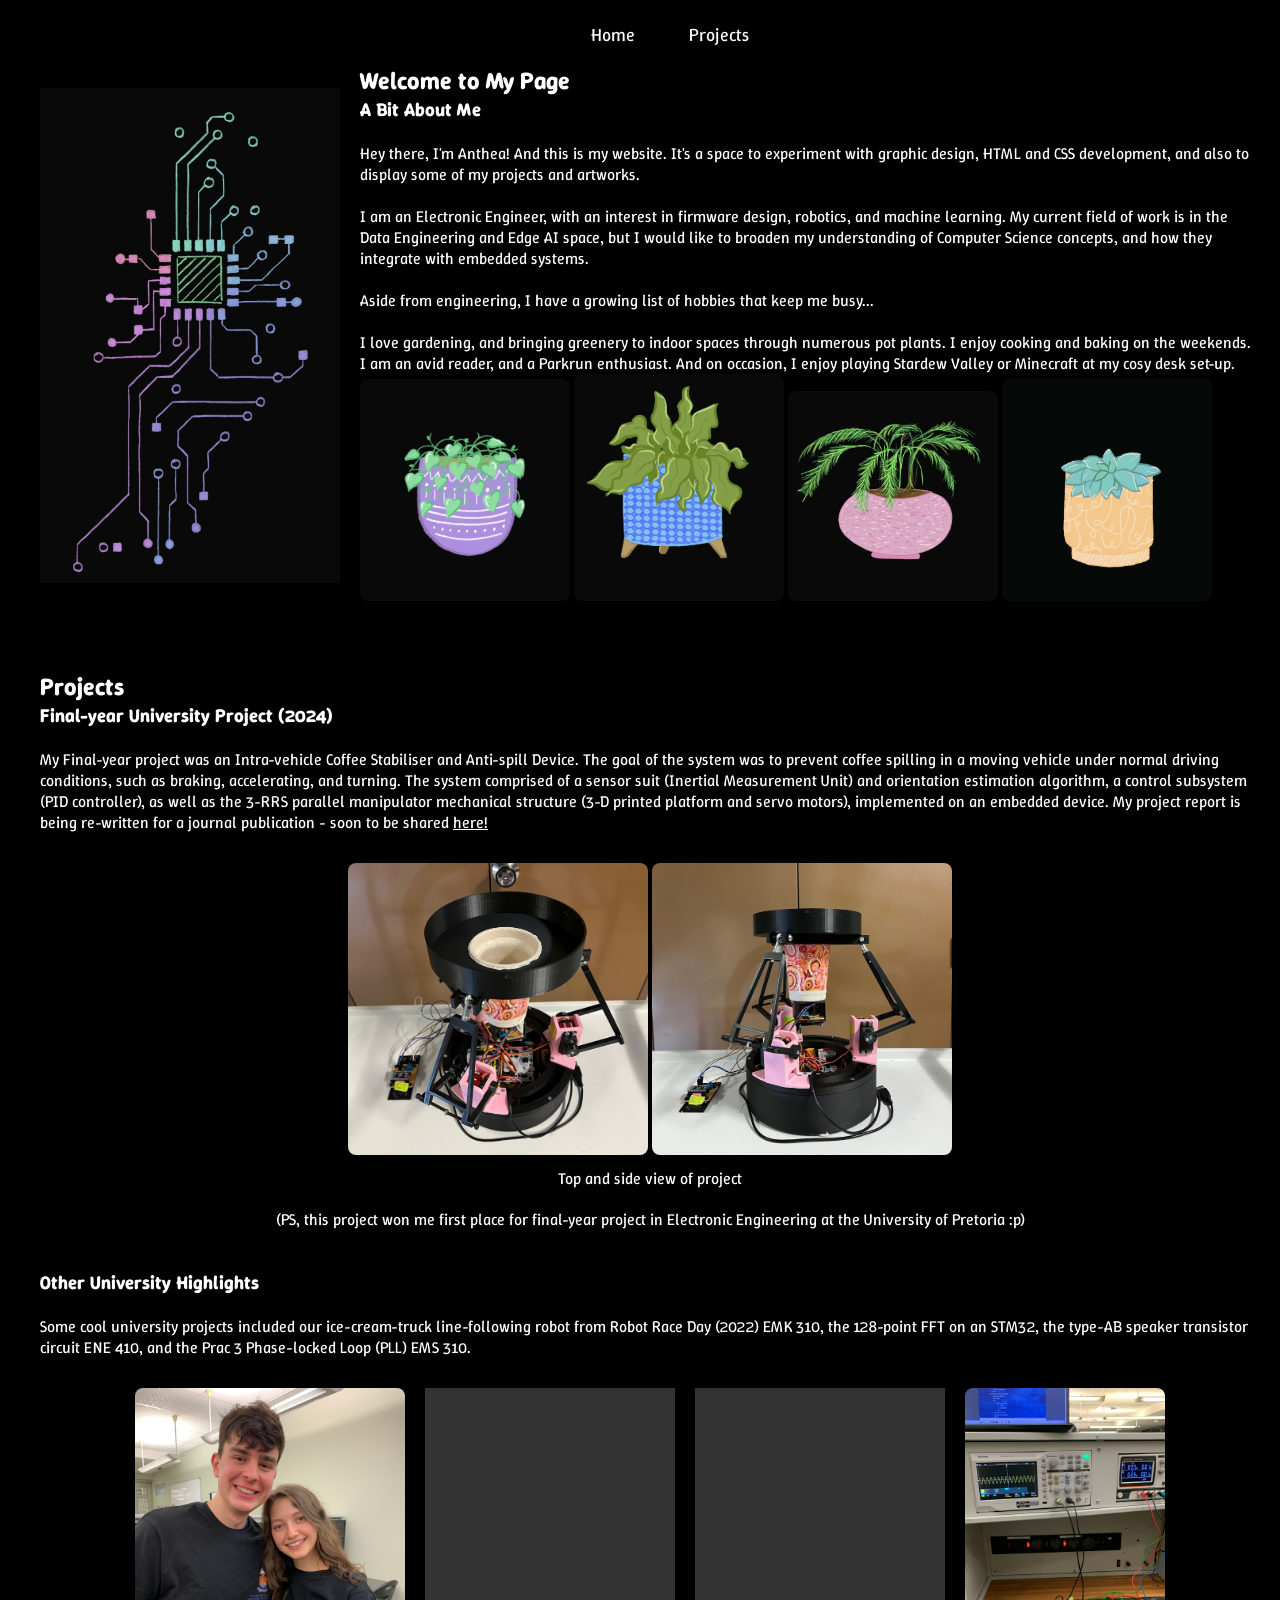
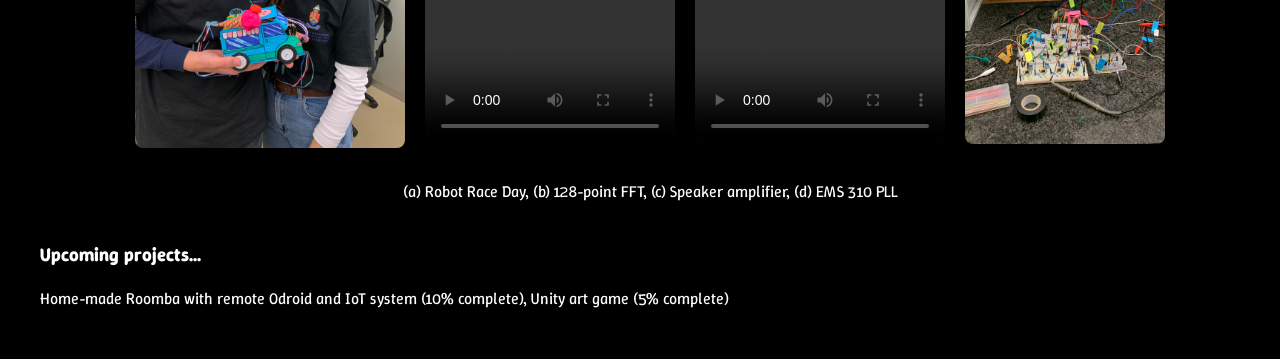
==== my_website/index.html @ 83c6d33d "Journal add" ====
<!DOCTYPE html>
<html lang="en">
    <head>
        <meta name="viewport" content="with=device-width, initial-scale=1.0">
        <title>Anth's Website</title>
        <link rel="stylesheet" href="style.css">
        <link rel="preconnect" href="https://fonts.googleapis.com">
        <link rel="preconnect" href="https://fonts.gstatic.com" crossorigin>
        <link href="https://fonts.googleapis.com/css2?family=Winky+Rough:ital,wght@0,300..900;1,300..900&display=swap" rel="stylesheet">
    </head>
    <body>

        <!-- <section class="header">
            <nav>
                <a href="index.html"> ></a>
                <div class="nav-links">
                    <ul>
                        <li><a href="#home">HOME</a></li>
                        <li><a href="#projects">PROJECTS</a></li>
                    </ul>
                </div>
            </nav>
        </section> -->

        <!-- Navbar -->
        <div class="navbar">
            <a href="#top">Home</a>
            <a href="#projects">Projects</a>
        </div>

        <!-- Home Section -->
        <section id="home" class="section">
            <div class="home-content">
                <img src="images/circuit.jpg" class="home-image" />
                <div class="home-text">
                <h1>Welcome to My Page</h1>
                <h3>A Bit About Me</h3>
                <br>
                <p>Hey there, I'm Anthea! And this is my website. It's a space to experiment with graphic design, HTML and CSS development, and also to display some of my projects and artworks. </p>
                <br>
                <p> I am an Electronic Engineer, with an interest in firmware design, robotics, and machine learning. My current field of work is in the Data Engineering and Edge AI space, but I would like to broaden my understanding of Computer Science concepts, and how they integrate with embedded systems. </p>
                <br>
                <p> Aside from engineering, I have a growing list of hobbies that keep me busy...</p>
                <br>
                <p> I love gardening, and bringing greenery to indoor spaces through numerous pot plants. I enjoy cooking and baking on the weekends. I am an avid reader, and a Parkrun enthusiast. And on occasion, I enjoy playing Stardew Valley or Minecraft at my cosy desk set-up. </p>

                <figure>
                    <img src="images/plant1.jpg" alt="Plant1" class="plant-image">
                    <img src="images/plant2.jpg" alt="Plant2" class="plant-image">
                    <img src="images/plant3.jpg" alt="Plant3" class="plant-image">
                    <img src="images/plant4.jpg" alt="Plant3" class="plant-image">
                </figure>

            </div>
            </div>
            </section>

        <!-- Projects Section -->
        <section id="projects" class="section">
            <h2>Projects</h2>
            <h3> Final-year University Project (2024)</h3>
            <br>
            <p>My Final-year project was an Intra-vehicle Coffee Stabiliser and Anti-spill Device. The goal of the system was to prevent coffee spilling in a moving vehicle under normal driving conditions, such as braking, accelerating, and turning. The system comprised of a sensor suit (Inertial Measurement Unit) and orientation estimation algorithm, a control subsystem (PID controller), as well as the 3-RRS parallel manipulator mechanical structure (3-D printed platform and servo motors), implemented on an embedded device. My project report is being re-written for a journal publication - soon to be shared <u>here!</u></p>

            <div class="image-row">
                <figure>
                    <img src="images/project_top.jpg" alt="Top View" class="side-image">
                    <img src="images/project_side.jpg" alt="Side View" class="side-image">
                    <figcaption>Top and side view of project</figcaption>
                </figure>

                <!-- <p>You can view the system working in field conditions here! </p> -->
                 <p>(PS, this project won me first place for final-year project in Electronic Engineering at the University of Pretoria :p)</p>
                <!-- <video width="640" height="360" controls>
                        <source src="images/Project video .MOV" type="video/mp4">
                        Your browser does not support the video tag.
                    </video> -->
            </div>

            <div class="upcoming">
                <h3> Other University Highlights </h3>
                <br>
                <p> Some cool university projects included our ice-cream-truck line-following robot from Robot Race Day (2022) EMK 310, the 128-point FFT on an STM32, the type-AB speaker transistor circuit ENE 410, and the Prac 3 Phase-locked Loop (PLL) EMS 310. </p>

                <div class="image-row">
                    <figure>
                        <img src="university_projects/Line-Following Robot.JPG" alt="Robot car" class="uni-image1">
                    </figure>

                    <video width="250" height="360" controls>
                            <source src="university_projects/128-point FFT on STM32.MP4" type="video/mp4">
                            Your browser does not support the video tag.
                    </video>

                    <video width="250" height="360" controls>
                            <source src="university_projects/Analogue Transistor Amplifier Circuit for Speaker .MOV" type="video/mp4">
                            Your browser does not support the video tag.
                    </video>

                    <figure>
                        <img src="university_projects/Analogue Phase-locked Loop.JPG" alt="PLL" class="uni-image2">
                    </figure>

                    <figcaption>(a) Robot Race Day, (b) 128-point FFT, (c) Speaker amplifier, (d) EMS 310 PLL </figcaption>
                </div>
            </div>
            
            <div class="upcoming">
                <h3> Upcoming projects...</h3>
                <br>
                <p> Home-made Roomba with remote Odroid and IoT system (10% complete), Unity art game (5% complete)</p>
            </div>
        </section>
    </body>
</html>
---- my_website/style.css ----
*{
    margin: 0;
    padding: 0;
    padding-bottom: 0px;
    font-family: "Winky Rough", sans-serif;
    scroll-behavior: smooth;
    color: white;
    background-color: #000000;
}

.responsive-img {
  max-width: 100%;
  height: auto;
} 

/* Section Styling */
.section {
  padding-bottom: 0px;
  padding-top: 5px;
  padding-right: 20px;
  margin-top: 60px;
}

body {
  padding-bottom: 50px; /* or however much you need */
}

/* Navbar Styling */
.navbar {
  background-color: #000000;
  color: white;
  padding: 15px 30px;
  display: flex;
  justify-content: center;
  position: fixed;
  top: 0;
  width: 100%;
  z-index: 1000;
}

.navbar a {
  color: white;
  text-decoration: none;
  margin: 0 15px;
  font-size: 18px;
  padding: 8px 12px;
}

.navbar a:hover {
  background-color: #555454;
  border-radius: 4px;
}

#projects {
  background-color: #000000;
  padding-left: 40px; /* adds 20 pixels of padding on the left */
}

#home {
  background-color: #000000;
  padding-left: 40px;
}

.home-content {
  display: flex;         /* key: place children side by side */
  align-items: top;   /* vertically center them */
  gap: 20px;             /* space between image and text */
  flex-wrap: wrap;       /* lets it wrap on small screens */
}

.home-image {
  max-width: 300px;      /* control image size */
  width: 100%;           /* responsive */
  height: auto;       /* keeps original aspect ratio */
  display: block;     /* removes inline spacing */
  object-fit: contain; /* optional: contains image without cropping */
  border-radius: 8px;
}

.home-text {
  flex: 1;               /* take remaining space */
} 

.image-row {
  padding-top: 30px;
  display: flex;             /* enables horizontal layout */
  justify-content: center;   /* centers the images in the row */
  gap: 20px;                 /* space between images */
  flex-wrap: wrap;           /* allows stacking on small screens */
  text-align: center;
}

.side-image {
  max-width: 300px;          /* control size */
  width: 100%;               /* responsive within max-width */
  height: auto;              /* maintain aspect ratio */
  border-radius: 8px;        /* optional: rounded corners */
}

.uni-image1 {
  max-width: 270px;          /* control size */
  width: 100%;               /* responsive within max-width */
  height: auto;              /* maintain aspect ratio */
  border-radius: 8px;        /* optional: rounded corners */
}

.uni-image2 {
  max-width: 200px;          /* control size */
  width: 100%;               /* responsive within max-width */
  height: auto;              /* maintain aspect ratio */
  border-radius: 8px;        /* optional: rounded corners */
}

.plant-image {
  max-width: 210px;          /* control size */
  width: 100%;               /* responsive within max-width */
  height: auto;              /* maintain aspect ratio */
  border-radius: 8px; 
}

figcaption {
  color: #ffffff;
  margin-top: 8px;
}

.upcoming{
    padding-top: 40px;
}
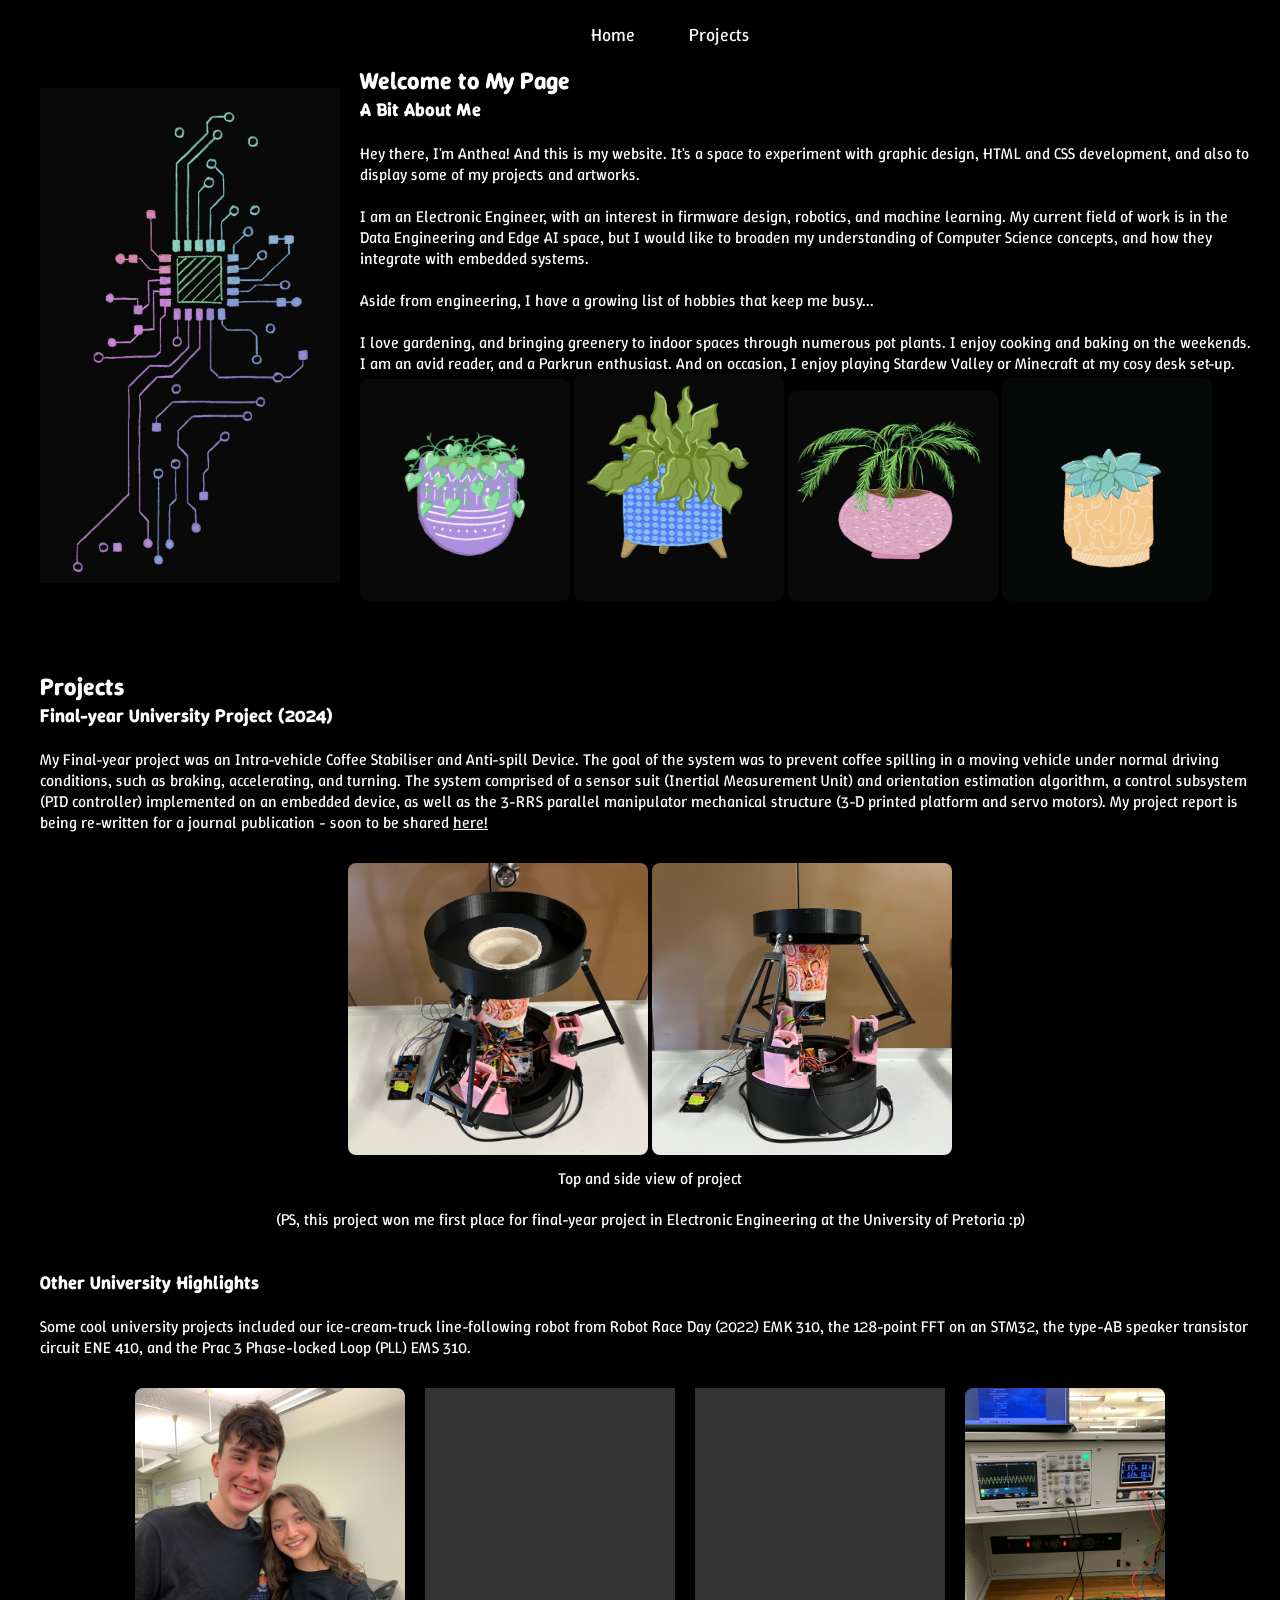
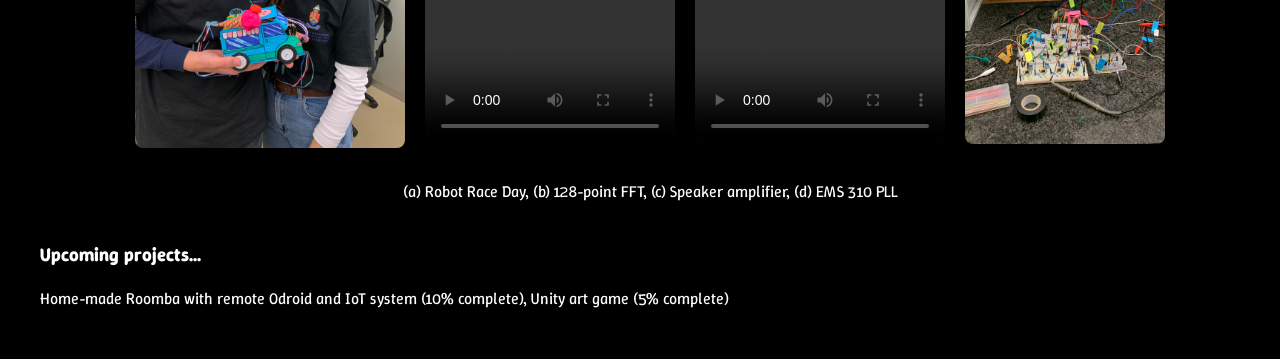
==== commit d8bfb803: "Update" ====
--- a/my_website/index.html
+++ b/my_website/index.html
@@ -60,7 +60,7 @@
             <h2>Projects</h2>
             <h3> Final-year University Project (2024)</h3>
             <br>
-            <p>My Final-year project was an Intra-vehicle Coffee Stabiliser and Anti-spill Device. The goal of the system was to prevent coffee spilling in a moving vehicle under normal driving conditions, such as braking, accelerating, and turning. The system comprised of a sensor suit (Inertial Measurement Unit) and orientation estimation algorithm, a control subsystem (PID controller), as well as the 3-RRS parallel manipulator mechanical structure (3-D printed platform and servo motors), implemented on an embedded device. My project report is being re-written for a journal publication - soon to be shared <u>here!</u></p>
+            <p>My Final-year project was an Intra-vehicle Coffee Stabiliser and Anti-spill Device. The goal of the system was to prevent coffee spilling in a moving vehicle under normal driving conditions, such as braking, accelerating, and turning. The system comprised of a sensor suit (Inertial Measurement Unit) and orientation estimation algorithm, a control subsystem (PID controller) implemented on an embedded device, as well as the 3-RRS parallel manipulator mechanical structure (3-D printed platform and servo motors). My project report is being re-written for a journal publication - soon to be shared <u>here!</u></p>
 
             <div class="image-row">
                 <figure>
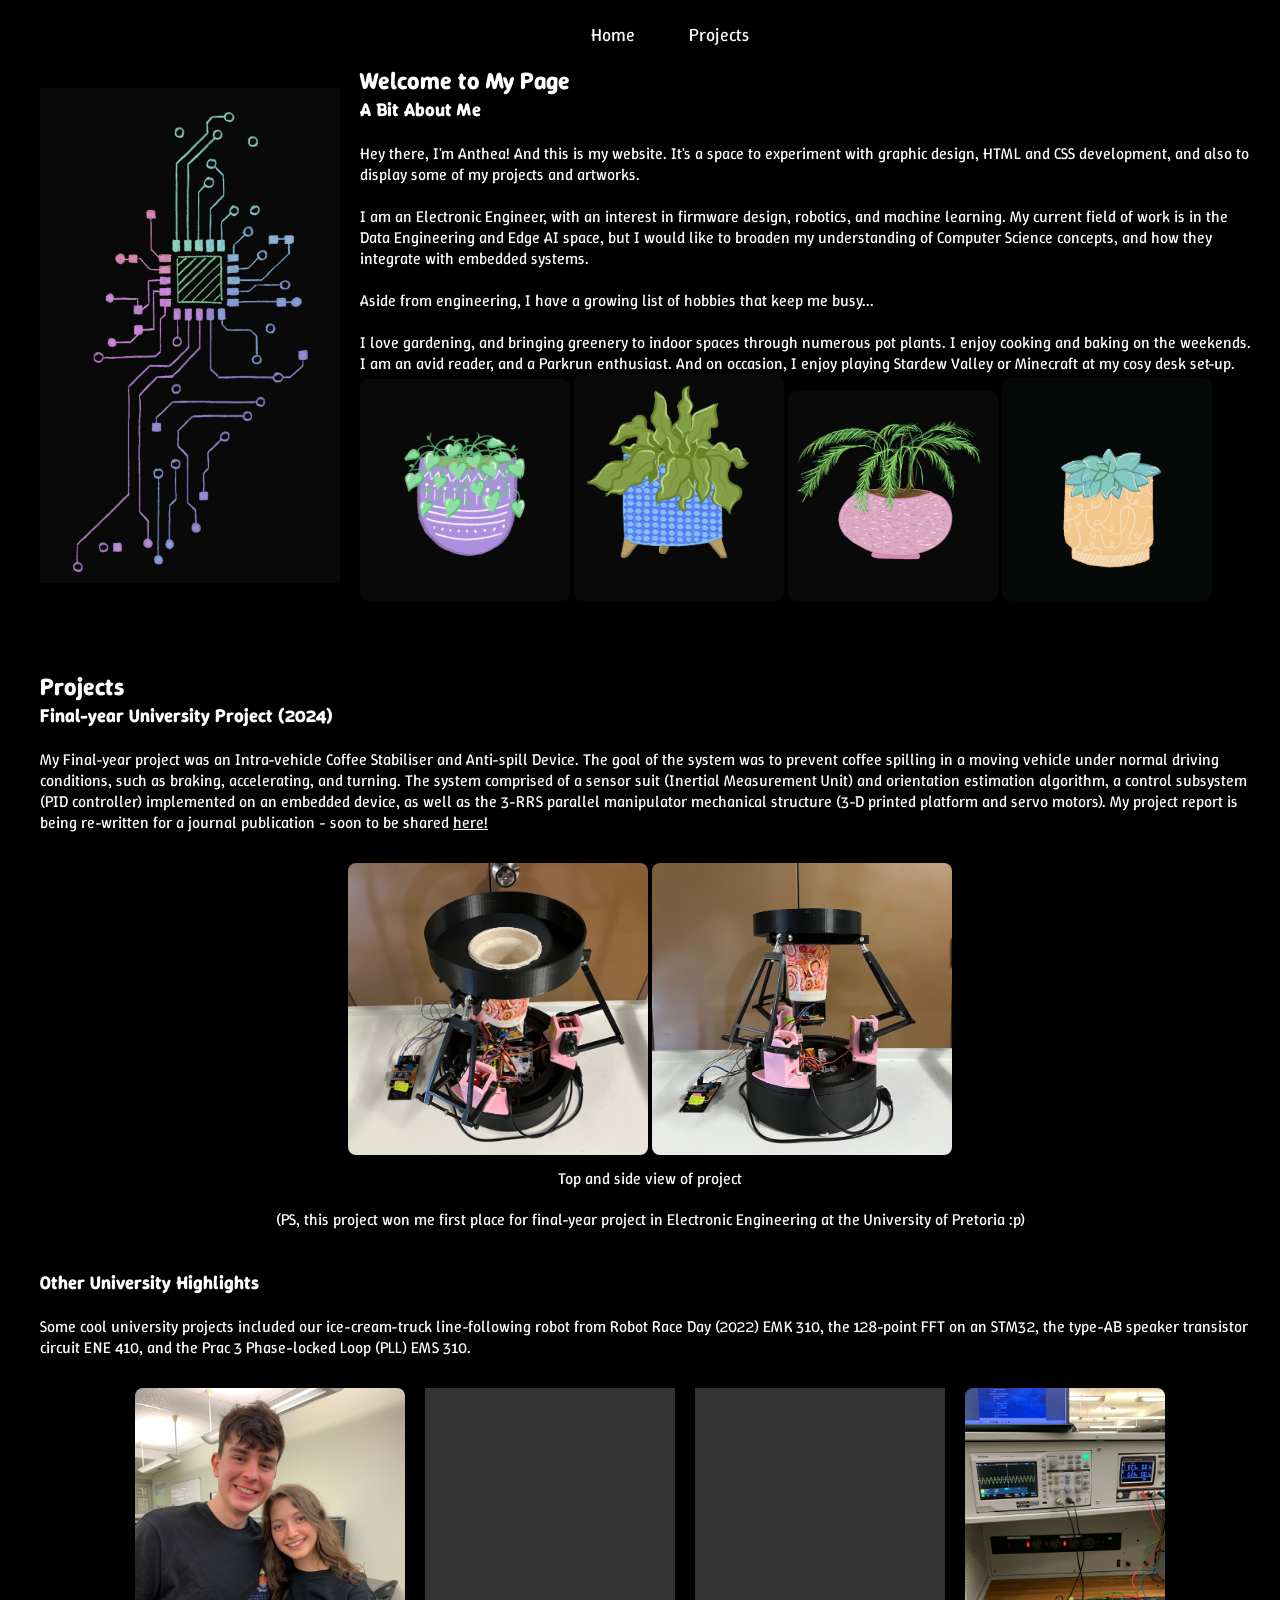
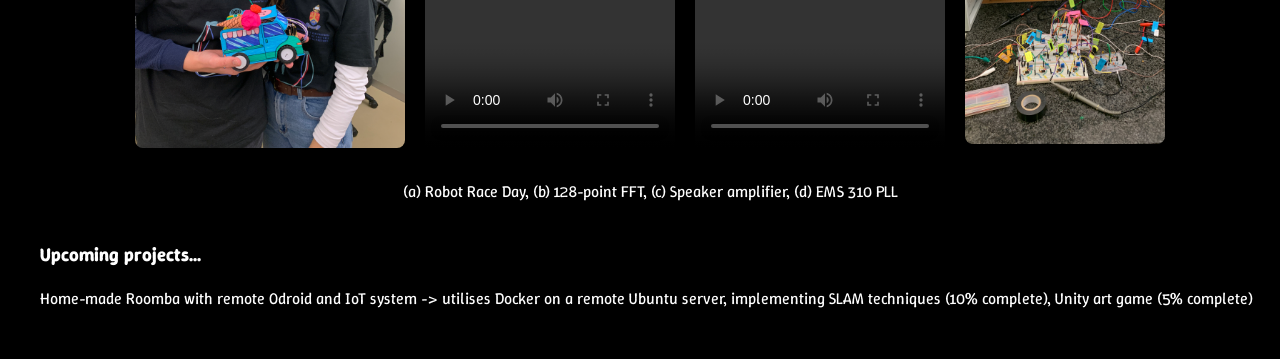
==== commit 3ffddbec: "Update" ====
--- a/my_website/index.html
+++ b/my_website/index.html
@@ -108,7 +108,7 @@
             <div class="upcoming">
                 <h3> Upcoming projects...</h3>
                 <br>
-                <p> Home-made Roomba with remote Odroid and IoT system (10% complete), Unity art game (5% complete)</p>
+                <p> Home-made Roomba with remote Odroid and IoT system -> utilises Docker on a remote Ubuntu server, implementing SLAM techniques (10% complete), Unity art game (5% complete)</p>
             </div>
         </section>
     </body>
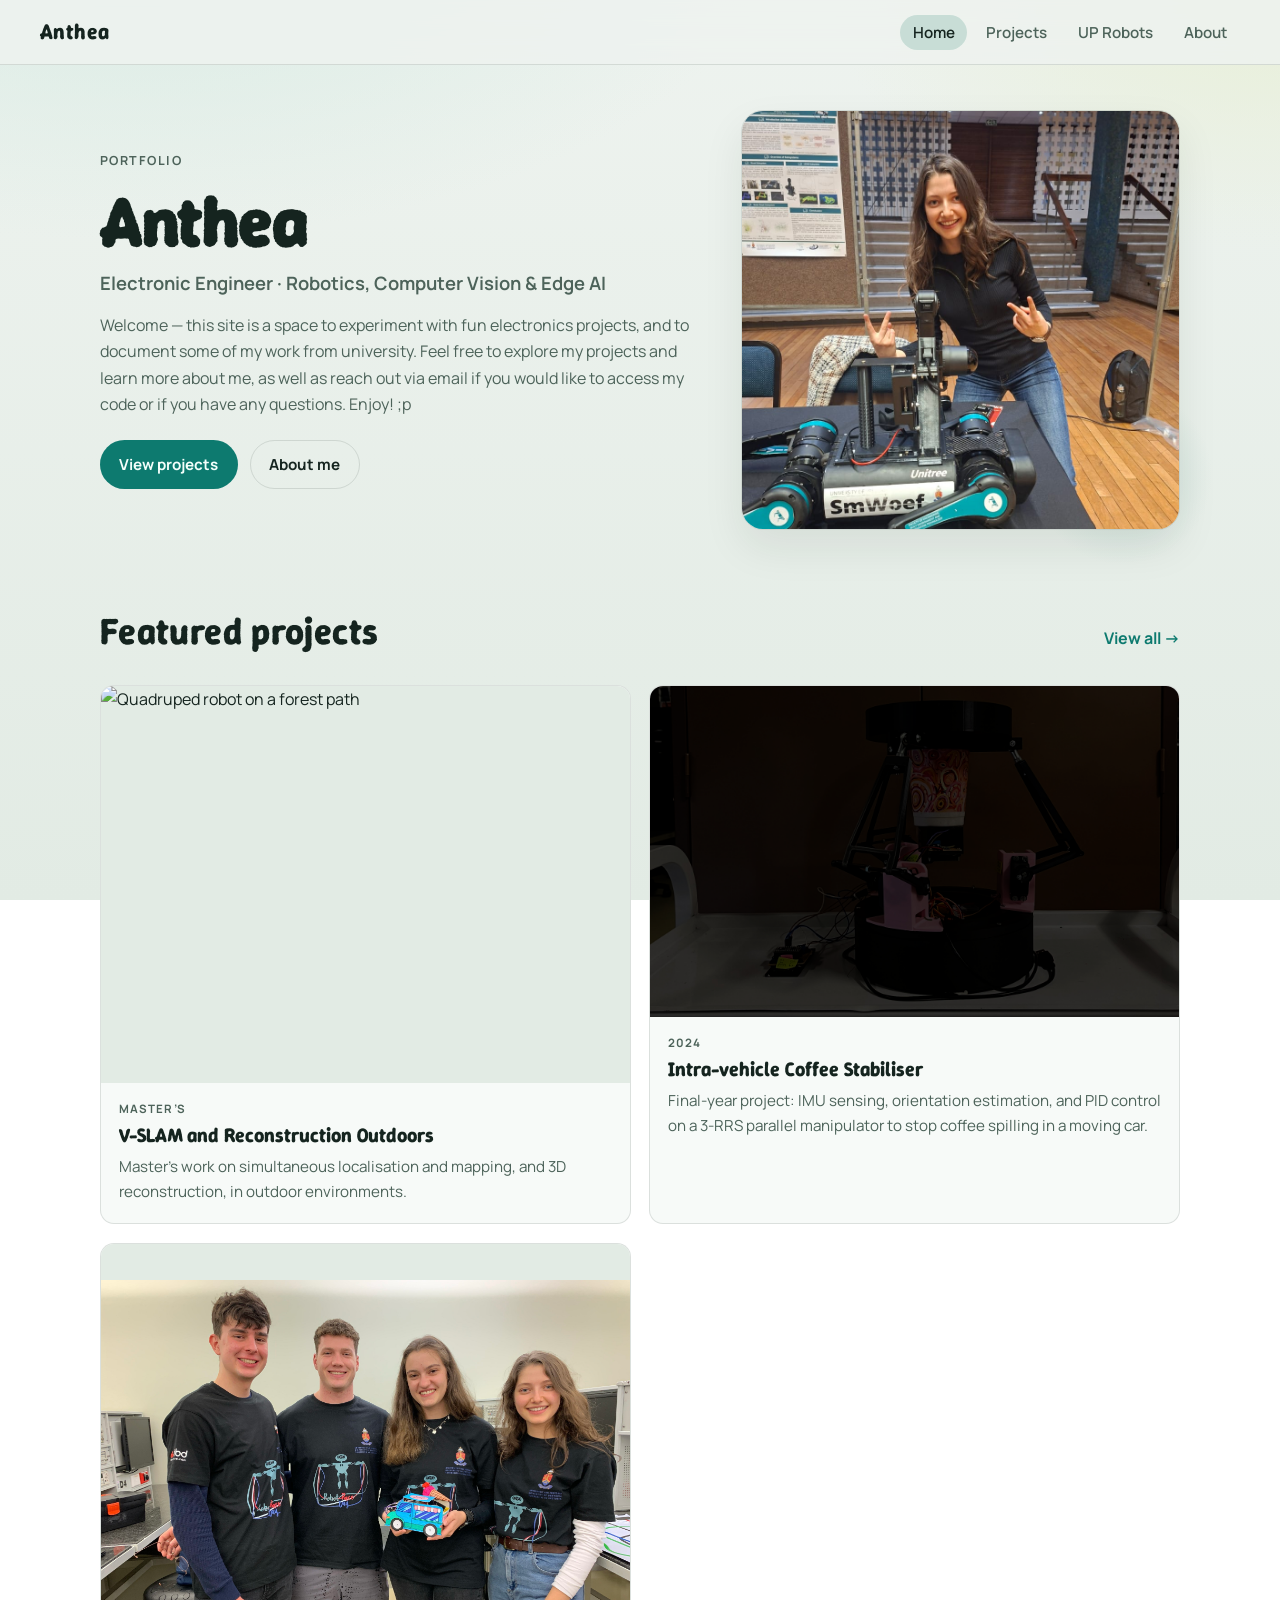
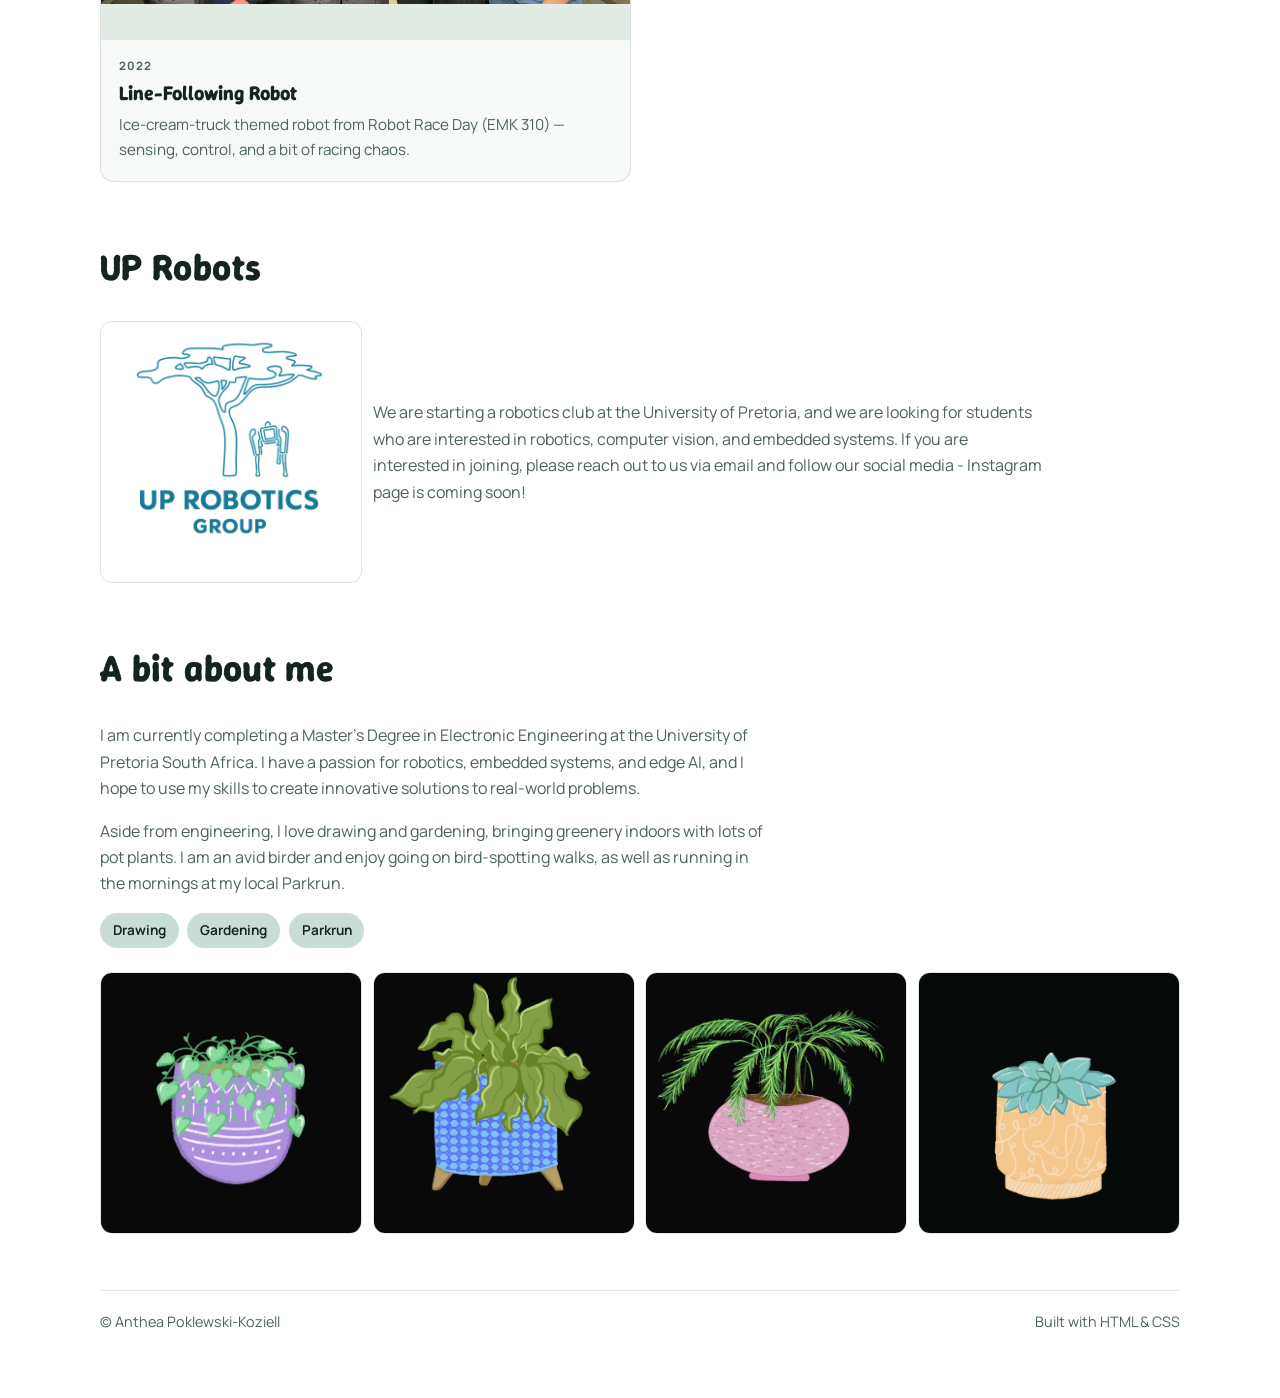
==== commit 84ce138b: "Rebuild the portfolio with project pages and photos." ====
--- a/my_website/index.html
+++ b/my_website/index.html
@@ -1,115 +1,144 @@
 <!DOCTYPE html>
 <html lang="en">
-    <head>
-        <meta name="viewport" content="with=device-width, initial-scale=1.0">
-        <title>Anth's Website</title>
-        <link rel="stylesheet" href="style.css">
-        <link rel="preconnect" href="https://fonts.googleapis.com">
-        <link rel="preconnect" href="https://fonts.gstatic.com" crossorigin>
-        <link href="https://fonts.googleapis.com/css2?family=Winky+Rough:ital,wght@0,300..900;1,300..900&display=swap" rel="stylesheet">
-    </head>
-    <body>
+<head>
+  <meta charset="UTF-8">
+  <meta name="viewport" content="width=device-width, initial-scale=1.0">
+  <title>Anthea Poklewski-Koziell</title>
+  <link rel="stylesheet" href="style.css">
+  <link rel="preconnect" href="https://fonts.googleapis.com">
+  <link rel="preconnect" href="https://fonts.gstatic.com" crossorigin>
+  <link href="https://fonts.googleapis.com/css2?family=Manrope:wght@400;600;700;800&family=Winky+Rough:wght@400;700;800&display=swap" rel="stylesheet">
+</head>
+<body>
+  <header class="navbar">
+    <a class="nav-brand" href="index.html">Anthea</a>
+    <nav>
+      <ul class="nav-links">
+        <li><a href="index.html" aria-current="page">Home</a></li>
+        <li><a href="projects/index.html">Projects</a></li>
+        <li><a href="#up-robots">UP Robots</a></li>
+        <li><a href="#about">About</a></li>
+      </ul>
+    </nav>
+  </header>
 
-        <!-- <section class="header">
-            <nav>
-                <a href="index.html"> ></a>
-                <div class="nav-links">
-                    <ul>
-                        <li><a href="#home">HOME</a></li>
-                        <li><a href="#projects">PROJECTS</a></li>
-                    </ul>
-                </div>
-            </nav>
-        </section> -->
+  <main>
+    <section class="wrap hero" id="home">
+      <div class="hero-text">
+        <p class="eyebrow">Portfolio</p>
+        <h1 class="hero-brand">Anthea</h1>
+        <p class="hero-role">Electronic Engineer · Robotics, Computer Vision &amp; Edge AI</p>
+        <p>
+          Welcome — this site is a space to experiment with fun electronics projects, and to document some of my work from university. Feel free to explore my projects and learn more about me, as well as reach out via email if you would like to access my code or if you have any questions. Enjoy! ;p
+        </p>
+        <p>
+          
+        </p>
+        <div class="hero-actions">
+          <a class="btn btn-primary" href="projects/index.html">View projects</a>
+          <a class="btn btn-ghost" href="#about">About me</a>
+        </div>
+      </div>
+      <div class="hero-visual">
+        <img src="images/Anth_homepage.JPG" alt="Anthea Poklewski-Koziell">
+      </div>
+    </section>
 
-        <!-- Navbar -->
-        <div class="navbar">
-            <a href="#top">Home</a>
-            <a href="#projects">Projects</a>
+    <section class="wrap section" id="projects">
+      <div class="section-head">
+        <h2>Featured projects</h2>
+        <a class="section-link" href="projects/index.html">View all →</a>
+      </div>
+
+      <div class="project-grid">
+        <a class="project-card" href="projects/outdoor-slam/index.html">
+          <div class="project-card-media uncropped">
+            <img src="images/robo_dog.png" alt="Quadruped robot on a forest path">
+          </div>
+          <div class="project-card-body">
+            <span class="project-card-date">Master’s</span>
+            <h3>V-SLAM and Reconstruction Outdoors</h3>
+            <p>
+              Master’s work on simultaneous localisation and mapping, and 3D reconstruction,
+              in outdoor environments.
+            </p>
+          </div>
+        </a>
+
+        <a class="project-card" href="projects/coffee-stabiliser/index.html">
+          <div class="project-card-media">
+            <img src="images/project.jpg" alt="Coffee stabiliser platform top view">
+          </div>
+          <div class="project-card-body">
+            <span class="project-card-date">2024</span>
+            <h3>Intra-vehicle Coffee Stabiliser</h3>
+            <p>
+              Final-year project: IMU sensing, orientation estimation, and PID control
+              on a 3-RRS parallel manipulator to stop coffee spilling in a moving car.
+            </p>
+          </div>
+        </a>
+
+        <a class="project-card" href="projects/line-following-robot/index.html">
+          <div class="project-card-media uncropped">
+            <img src="university_projects/Line-Following_Robot_Team.jpg" alt="Line-following robot team">
+          </div>
+          <div class="project-card-body">
+            <span class="project-card-date">2022</span>
+            <h3>Line-Following Robot</h3>
+            <p>
+              Ice-cream-truck themed robot from Robot Race Day (EMK 310) —
+              sensing, control, and a bit of racing chaos.
+            </p>
+          </div>
+        </a>
+
+      </div>
+    </section>
+
+    <section class="wrap section" id="up-robots">
+      <div class="section-head">
+        <h2>UP Robots</h2>
+      </div>
+      <div class="up-robots">
+        <div class="up-robots-tile">
+          <img src="images/logo.png" alt="UP Robotics Group logo">
         </div>
+        <p class="about-copy">
+          We are starting a robotics club at the University of Pretoria, and we are looking for students who are interested in robotics, computer vision, and embedded systems. If you are interested in joining, please reach out to us via email and follow our social media - Instagram page is coming soon!
+        </p>
+      </div>
+    </section>
+     
 
-        <!-- Home Section -->
-        <section id="home" class="section">
-            <div class="home-content">
-                <img src="images/circuit.jpg" class="home-image" />
-                <div class="home-text">
-                <h1>Welcome to My Page</h1>
-                <h3>A Bit About Me</h3>
-                <br>
-                <p>Hey there, I'm Anthea! And this is my website. It's a space to experiment with graphic design, HTML and CSS development, and also to display some of my projects and artworks. </p>
-                <br>
-                <p> I am an Electronic Engineer, with an interest in firmware design, robotics, and machine learning. My current field of work is in the Data Engineering and Edge AI space, but I would like to broaden my understanding of Computer Science concepts, and how they integrate with embedded systems. </p>
-                <br>
-                <p> Aside from engineering, I have a growing list of hobbies that keep me busy...</p>
-                <br>
-                <p> I love gardening, and bringing greenery to indoor spaces through numerous pot plants. I enjoy cooking and baking on the weekends. I am an avid reader, and a Parkrun enthusiast. And on occasion, I enjoy playing Stardew Valley or Minecraft at my cosy desk set-up. </p>
+    <section class="wrap section" id="about">
+      <div class="section-head">
+        <h2>A bit about me</h2>
+      </div>
+      <p class="about-copy">
+        I am currently completing a Master's Degree in Electronic Engineering at the University of Pretoria South Africa. I have a passion for robotics, embedded systems, and edge AI, and I hope to use my skills to create innovative solutions to real-world problems.
+      </p>
+      <p class="about-copy">
+        Aside from engineering, I love drawing and gardening, bringing greenery indoors with lots of pot plants. I am an avid birder and enjoy going on bird-spotting walks, as well as running in the mornings at my local Parkrun. 
+      </p>
+      
+      <div class="interest-row" style="margin-bottom: 1.4rem;">
+        <span class="chip">Drawing</span>
+        <span class="chip">Gardening</span>
+        <span class="chip">Parkrun</span>
+      </div>
+      <div class="plant-row">
+        <img src="images/plant1.jpg" alt="Houseplant 1">
+        <img src="images/plant2.jpg" alt="Houseplant 2">
+        <img src="images/plant3.jpg" alt="Houseplant 3">
+        <img src="images/plant4.jpg" alt="Houseplant 4">
+      </div>
+    </section>
+  </main>
 
-                <figure>
-                    <img src="images/plant1.jpg" alt="Plant1" class="plant-image">
-                    <img src="images/plant2.jpg" alt="Plant2" class="plant-image">
-                    <img src="images/plant3.jpg" alt="Plant3" class="plant-image">
-                    <img src="images/plant4.jpg" alt="Plant3" class="plant-image">
-                </figure>
-
-            </div>
-            </div>
-            </section>
-
-        <!-- Projects Section -->
-        <section id="projects" class="section">
-            <h2>Projects</h2>
-            <h3> Final-year University Project (2024)</h3>
-            <br>
-            <p>My Final-year project was an Intra-vehicle Coffee Stabiliser and Anti-spill Device. The goal of the system was to prevent coffee spilling in a moving vehicle under normal driving conditions, such as braking, accelerating, and turning. The system comprised of a sensor suit (Inertial Measurement Unit) and orientation estimation algorithm, a control subsystem (PID controller) implemented on an embedded device, as well as the 3-RRS parallel manipulator mechanical structure (3-D printed platform and servo motors). My project report is being re-written for a journal publication - soon to be shared <u>here!</u></p>
-
-            <div class="image-row">
-                <figure>
-                    <img src="images/project_top.jpg" alt="Top View" class="side-image">
-                    <img src="images/project_side.jpg" alt="Side View" class="side-image">
-                    <figcaption>Top and side view of project</figcaption>
-                </figure>
-
-                <!-- <p>You can view the system working in field conditions here! </p> -->
-                 <p>(PS, this project won me first place for final-year project in Electronic Engineering at the University of Pretoria :p)</p>
-                <!-- <video width="640" height="360" controls>
-                        <source src="images/Project video .MOV" type="video/mp4">
-                        Your browser does not support the video tag.
-                    </video> -->
-            </div>
-
-            <div class="upcoming">
-                <h3> Other University Highlights </h3>
-                <br>
-                <p> Some cool university projects included our ice-cream-truck line-following robot from Robot Race Day (2022) EMK 310, the 128-point FFT on an STM32, the type-AB speaker transistor circuit ENE 410, and the Prac 3 Phase-locked Loop (PLL) EMS 310. </p>
-
-                <div class="image-row">
-                    <figure>
-                        <img src="university_projects/Line-Following Robot.JPG" alt="Robot car" class="uni-image1">
-                    </figure>
-
-                    <video width="250" height="360" controls>
-                            <source src="university_projects/128-point FFT on STM32.MP4" type="video/mp4">
-                            Your browser does not support the video tag.
-                    </video>
-
-                    <video width="250" height="360" controls>
-                            <source src="university_projects/Analogue Transistor Amplifier Circuit for Speaker .MOV" type="video/mp4">
-                            Your browser does not support the video tag.
-                    </video>
-
-                    <figure>
-                        <img src="university_projects/Analogue Phase-locked Loop.JPG" alt="PLL" class="uni-image2">
-                    </figure>
-
-                    <figcaption>(a) Robot Race Day, (b) 128-point FFT, (c) Speaker amplifier, (d) EMS 310 PLL </figcaption>
-                </div>
-            </div>
-            
-            <div class="upcoming">
-                <h3> Upcoming projects...</h3>
-                <br>
-                <p> Home-made Roomba with remote Odroid and IoT system -> utilises Docker on a remote Ubuntu server, implementing SLAM techniques (10% complete), Unity art game (5% complete)</p>
-            </div>
-        </section>
-    </body>
-</html>+  <footer class="site-footer">
+    <span>© Anthea Poklewski-Koziell</span>
+    <span>Built with HTML &amp; CSS</span>
+  </footer>
+</body>
+</html>
--- a/my_website/style.css
+++ b/my_website/style.css
@@ -1,128 +1,684 @@
-*{
-    margin: 0;
-    padding: 0;
-    padding-bottom: 0px;
-    font-family: "Winky Rough", sans-serif;
-    scroll-behavior: smooth;
-    color: white;
-    background-color: #000000;
-}
-
-.responsive-img {
+/* Anthea — portfolio styles
+   Structure inspired by common personal research sites;
+   colours, type, and layout are original. */
+
+:root {
+  --bg: #eef3ef;
+  --bg-deep: #e2ebe4;
+  --surface: #f7faf8;
+  --ink: #15241f;
+  --muted: #4d635a;
+  --accent: #0d7a6f;
+  --accent-hover: #0a5f56;
+  --accent-soft: #c8ddd6;
+  --brass: #b08d45;
+  --line: rgba(21, 36, 31, 0.12);
+  --shadow: 0 18px 40px rgba(21, 36, 31, 0.08);
+  --radius: 14px;
+  --max: 1080px;
+  --nav-h: 64px;
+  --font-display: "Winky Rough", "Segoe UI", sans-serif;
+  --font-body: "Manrope", "Segoe UI", sans-serif;
+}
+
+*,
+*::before,
+*::after {
+  box-sizing: border-box;
+  margin: 0;
+  padding: 0;
+}
+
+html {
+  scroll-behavior: smooth;
+}
+
+body {
+  font-family: var(--font-body);
+  color: var(--ink);
+  background:
+    radial-gradient(1200px 600px at 10% -10%, #d7ebe3 0%, transparent 55%),
+    radial-gradient(900px 500px at 100% 0%, #e8efd8 0%, transparent 50%),
+    linear-gradient(180deg, var(--bg) 0%, var(--bg-deep) 100%);
+  background-attachment: fixed;
+  min-height: 100vh;
+  line-height: 1.65;
+  padding-bottom: 4rem;
+}
+
+img,
+video {
   max-width: 100%;
   height: auto;
-} 
-
-/* Section Styling */
+  display: block;
+}
+
+a {
+  color: var(--accent);
+  text-decoration-thickness: 1.5px;
+  text-underline-offset: 3px;
+}
+
+a:hover {
+  color: var(--accent-hover);
+}
+
+/* ---------- Nav ---------- */
+
+.navbar {
+  position: sticky;
+  top: 0;
+  z-index: 100;
+  display: flex;
+  align-items: center;
+  justify-content: space-between;
+  gap: 1rem;
+  padding: 0.9rem clamp(1.2rem, 4vw, 2.5rem);
+  background: rgba(238, 243, 239, 0.86);
+  backdrop-filter: blur(12px);
+  border-bottom: 1px solid var(--line);
+}
+
+.nav-brand {
+  font-family: var(--font-display);
+  font-size: 1.35rem;
+  font-weight: 700;
+  color: var(--ink);
+  text-decoration: none;
+  letter-spacing: 0.02em;
+}
+
+.nav-brand:hover {
+  color: var(--accent);
+}
+
+.nav-links {
+  display: flex;
+  gap: 0.35rem;
+  list-style: none;
+}
+
+.nav-links a {
+  color: var(--muted);
+  text-decoration: none;
+  font-size: 0.95rem;
+  font-weight: 600;
+  padding: 0.45rem 0.8rem;
+  border-radius: 999px;
+}
+
+.nav-links a:hover,
+.nav-links a[aria-current="page"] {
+  color: var(--ink);
+  background: var(--accent-soft);
+}
+
+/* ---------- Layout ---------- */
+
+.wrap {
+  width: min(100% - 2.4rem, var(--max));
+  margin-inline: auto;
+}
+
 .section {
-  padding-bottom: 0px;
-  padding-top: 5px;
-  padding-right: 20px;
-  margin-top: 60px;
-}
-
-body {
-  padding-bottom: 50px; /* or however much you need */
-}
-
-/* Navbar Styling */
-.navbar {
-  background-color: #000000;
-  color: white;
-  padding: 15px 30px;
-  display: flex;
+  padding-top: 3.5rem;
+}
+
+.section-head {
+  display: flex;
+  align-items: baseline;
+  justify-content: space-between;
+  gap: 1rem;
+  margin-bottom: 1.4rem;
+}
+
+.section-head h2 {
+  font-family: var(--font-display);
+  font-size: clamp(1.8rem, 3vw, 2.3rem);
+  font-weight: 700;
+  letter-spacing: 0.01em;
+}
+
+.section-link {
+  font-weight: 700;
+  text-decoration: none;
+  color: var(--accent);
+  white-space: nowrap;
+}
+
+.section-link:hover {
+  color: var(--accent-hover);
+}
+
+.eyebrow {
+  font-size: 0.78rem;
+  font-weight: 700;
+  letter-spacing: 0.12em;
+  text-transform: uppercase;
+  color: var(--brass);
+  margin-bottom: 0.55rem;
+}
+
+/* ---------- Hero ---------- */
+
+.hero {
+  display: grid;
+  grid-template-columns: 1.15fr 0.85fr;
+  gap: clamp(1.5rem, 4vw, 3rem);
+  align-items: center;
+  padding-top: 2.8rem;
+  padding-bottom: 1rem;
+}
+
+.hero-brand {
+  font-family: var(--font-display);
+  font-size: clamp(2.8rem, 7vw, 4.4rem);
+  line-height: 1.05;
+  font-weight: 800;
+  letter-spacing: -0.02em;
+  color: var(--ink);
+  margin-bottom: 0.55rem;
+}
+
+.hero-role {
+  font-size: 1.15rem;
+  font-weight: 650;
+  color: var(--accent);
+  margin-bottom: 1rem;
+}
+
+.hero-text p {
+  color: var(--muted);
+  max-width: 38rem;
+  margin-bottom: 0.85rem;
+}
+
+.hero-actions {
+  display: flex;
+  flex-wrap: wrap;
+  gap: 0.75rem;
+  margin-top: 1.4rem;
+}
+
+.btn {
+  display: inline-flex;
+  align-items: center;
   justify-content: center;
-  position: fixed;
-  top: 0;
-  width: 100%;
-  z-index: 1000;
-}
-
-.navbar a {
-  color: white;
+  gap: 0.4rem;
+  padding: 0.7rem 1.15rem;
+  border-radius: 999px;
+  font-weight: 700;
+  font-size: 0.95rem;
   text-decoration: none;
-  margin: 0 15px;
-  font-size: 18px;
-  padding: 8px 12px;
-}
-
-.navbar a:hover {
-  background-color: #555454;
-  border-radius: 4px;
-}
-
-#projects {
-  background-color: #000000;
-  padding-left: 40px; /* adds 20 pixels of padding on the left */
-}
-
-#home {
-  background-color: #000000;
-  padding-left: 40px;
-}
-
-.home-content {
-  display: flex;         /* key: place children side by side */
-  align-items: top;   /* vertically center them */
-  gap: 20px;             /* space between image and text */
-  flex-wrap: wrap;       /* lets it wrap on small screens */
-}
-
-.home-image {
-  max-width: 300px;      /* control image size */
-  width: 100%;           /* responsive */
-  height: auto;       /* keeps original aspect ratio */
-  display: block;     /* removes inline spacing */
-  object-fit: contain; /* optional: contains image without cropping */
-  border-radius: 8px;
-}
-
-.home-text {
-  flex: 1;               /* take remaining space */
-} 
-
-.image-row {
-  padding-top: 30px;
-  display: flex;             /* enables horizontal layout */
-  justify-content: center;   /* centers the images in the row */
-  gap: 20px;                 /* space between images */
-  flex-wrap: wrap;           /* allows stacking on small screens */
+  border: 1.5px solid transparent;
+  transition: transform 0.2s ease, background 0.2s ease, color 0.2s ease;
+}
+
+.btn:hover {
+  transform: translateY(-1px);
+}
+
+.btn-primary {
+  background: var(--accent);
+  color: #f4fffb;
+}
+
+.btn-primary:hover {
+  background: var(--accent-hover);
+  color: #fff;
+}
+
+.btn-ghost {
+  background: transparent;
+  color: var(--ink);
+  border-color: var(--line);
+}
+
+.btn-ghost:hover {
+  background: var(--surface);
+  color: var(--ink);
+}
+
+.hero-visual {
+  position: relative;
+}
+
+.hero-visual img {
+  width: 100%;
+  max-height: 420px;
+  object-fit: cover;
+  border-radius: 22px;
+  box-shadow: var(--shadow);
+  border: 1px solid var(--line);
+}
+
+.hero-visual::after {
+  content: "";
+  position: absolute;
+  inset: auto -8% -8% auto;
+  width: 42%;
+  height: 42%;
+  background: radial-gradient(circle, var(--accent-soft), transparent 70%);
+  z-index: -1;
+  pointer-events: none;
+}
+
+.plant-row {
+  display: grid;
+  grid-template-columns: repeat(4, 1fr);
+  gap: 0.65rem;
+  margin-top: 1.5rem;
+}
+
+.plant-row img {
+  width: 100%;
+  aspect-ratio: 1;
+  object-fit: cover;
+  border-radius: 12px;
+  border: 1px solid var(--line);
+}
+
+/* ---------- Project cards ---------- */
+
+.project-grid {
+  display: grid;
+  grid-template-columns: repeat(2, 1fr);
+  gap: 1.15rem;
+}
+
+.project-card {
+  display: flex;
+  flex-direction: column;
+  background: var(--surface);
+  border: 1px solid var(--line);
+  border-radius: var(--radius);
+  overflow: hidden;
+  text-decoration: none;
+  color: inherit;
+  box-shadow: 0 1px 0 rgba(255, 255, 255, 0.7) inset;
+  transition: transform 0.22s ease, box-shadow 0.22s ease, border-color 0.22s ease;
+}
+
+.project-card:hover {
+  transform: translateY(-4px);
+  box-shadow: var(--shadow);
+  border-color: var(--accent-soft);
+  color: inherit;
+}
+
+.project-card-media {
+  aspect-ratio: 16 / 10;
+  overflow: hidden;
+  background: var(--bg-deep);
+}
+
+.project-card-media img,
+.project-card-media video {
+  width: 100%;
+  height: 100%;
+  object-fit: cover;
+  transition: transform 0.35s ease;
+}
+
+/* Full photo, same shape on a phone and a wide screen. */
+.project-card-media.uncropped {
+  aspect-ratio: 4 / 3;
+}
+
+.project-card-media.uncropped img {
+  object-fit: contain;
+  object-position: center;
+}
+
+.project-card:hover .project-card-media img,
+.project-card:hover .project-card-media video {
+  transform: scale(1.04);
+}
+
+.project-card-body {
+  padding: 1rem 1.1rem 1.2rem;
+  display: flex;
+  flex-direction: column;
+  gap: 0.35rem;
+  flex: 1;
+}
+
+.project-card-date {
+  font-size: 0.72rem;
+  font-weight: 700;
+  letter-spacing: 0.1em;
+  text-transform: uppercase;
+  color: var(--muted);
+}
+
+.project-card-body h3 {
+  font-family: var(--font-display);
+  font-size: 1.25rem;
+  line-height: 1.25;
+  color: var(--ink);
+}
+
+.project-card-body p {
+  color: var(--muted);
+  font-size: 0.95rem;
+  display: -webkit-box;
+  -webkit-line-clamp: 3;
+  -webkit-box-orient: vertical;
+  overflow: hidden;
+}
+
+.interest-row {
+  display: flex;
+  flex-wrap: wrap;
+  gap: 0.55rem;
+}
+
+.chip {
+  display: inline-block;
+  padding: 0.4rem 0.8rem;
+  border-radius: 999px;
+  background: var(--accent-soft);
+  color: var(--ink);
+  font-size: 0.85rem;
+  font-weight: 650;
+}
+
+/* ---------- Article pages ---------- */
+
+.article-header {
+  padding-top: 2.4rem;
+  padding-bottom: 1.4rem;
+  max-width: 46rem;
+}
+
+.breadcrumb {
+  font-size: 0.88rem;
+  color: var(--muted);
+  margin-bottom: 1rem;
+}
+
+.breadcrumb a {
+  color: var(--muted);
+  text-decoration: none;
+  font-weight: 600;
+}
+
+.breadcrumb a:hover {
+  color: var(--accent);
+}
+
+.article-header h1 {
+  font-family: var(--font-display);
+  font-size: clamp(2rem, 4.5vw, 3rem);
+  line-height: 1.15;
+  margin-bottom: 0.7rem;
+}
+
+.article-meta {
+  color: var(--muted);
+  font-size: 0.95rem;
+  margin-bottom: 1rem;
+}
+
+.article-summary {
+  font-size: 1.08rem;
+  color: var(--muted);
+}
+
+.article-hero {
+  margin: 1.5rem auto 2rem;
+  border-radius: 18px;
+  overflow: hidden;
+  border: 1px solid var(--line);
+  box-shadow: var(--shadow);
+}
+
+.article-hero img,
+.article-hero video {
+  display: block;
+  width: 100%;
+  height: auto;
+  max-height: none;
+  object-fit: contain;
+}
+
+.article-body {
+  max-width: 46rem;
+}
+
+.article-body h2 {
+  font-family: var(--font-display);
+  font-size: 1.55rem;
+  margin: 2rem 0 0.7rem;
+}
+
+.article-body h3 {
+  font-family: var(--font-display);
+  font-size: 1.2rem;
+  margin: 1.4rem 0 0.5rem;
+}
+
+.about-copy {
+  color: var(--muted);
+  max-width: 42rem;
+  margin-bottom: 1rem;
+}
+
+#up-robots {
+  scroll-margin-top: calc(var(--nav-h) + 0.5rem);
+}
+
+.up-robots {
+  display: grid;
+  grid-template-columns: repeat(4, 1fr);
+  gap: 0.65rem;
+  align-items: center;
+}
+
+.up-robots-tile {
+  width: 100%;
+  min-width: 0;
+  aspect-ratio: 1;
+  box-sizing: border-box;
+  background: #fff;
+  border-radius: 12px;
+  border: 1px solid var(--line);
+  display: flex;
+  align-items: center;
+  justify-content: center;
+  padding: 0.4rem;
+  overflow: hidden;
+}
+
+.up-robots-tile img {
+  display: block;
+  width: 100%;
+  height: 100%;
+  max-width: 100%;
+  object-fit: contain;
+}
+
+.up-robots .about-copy {
+  grid-column: 2 / -1;
+  margin: 0;
+}
+
+.article-body p,
+.article-body ul,
+.article-body ol {
+  margin-bottom: 1rem;
+  color: var(--ink);
+}
+
+.article-body ul,
+.article-body ol {
+  padding-left: 1.2rem;
+}
+
+.article-body li {
+  margin-bottom: 0.35rem;
+}
+
+.article-body .callout {
+  background: var(--surface);
+  border-left: 3px solid var(--accent);
+  padding: 0.9rem 1rem;
+  border-radius: 0 10px 10px 0;
+  margin: 1.2rem 0;
+  color: var(--muted);
+}
+
+.media-pair {
+  display: grid;
+  grid-template-columns: 1fr 1fr;
+  gap: 0.8rem;
+  margin: 1.2rem 0;
+}
+
+.media-pair figure,
+.media-block figure {
+  margin: 0;
+}
+
+.media-pair img,
+.media-block img,
+.media-block video {
+  width: 100%;
+  border-radius: 12px;
+  border: 1px solid var(--line);
+}
+
+.media-block {
+  margin: 1.2rem 0;
+}
+
+.article-body .media-pair {
+  width: min(var(--max), calc(100vw - 2.4rem));
+  margin-left: 0;
+}
+
+.article-body .media-block,
+.article-body .video-embed {
+  width: min(36rem, calc(100vw - 2.4rem));
+  max-width: none;
+  margin-left: calc((min(var(--max), 100vw - 2.4rem) - min(36rem, 100vw - 2.4rem)) / 2);
+}
+
+.article-body .media-block video,
+.article-body .media-block img,
+.article-body .media-pair img {
+  display: block;
+  width: 100%;
+  height: auto;
+  object-fit: contain;
+}
+
+.video-embed {
+  margin-top: 2.5rem;
+  margin-bottom: 0;
+}
+
+.video-embed figcaption {
+  font-size: 0.85rem;
+  color: var(--muted);
+  margin-top: 0.45rem;
   text-align: center;
 }
 
-.side-image {
-  max-width: 300px;          /* control size */
-  width: 100%;               /* responsive within max-width */
-  height: auto;              /* maintain aspect ratio */
-  border-radius: 8px;        /* optional: rounded corners */
-}
-
-.uni-image1 {
-  max-width: 270px;          /* control size */
-  width: 100%;               /* responsive within max-width */
-  height: auto;              /* maintain aspect ratio */
-  border-radius: 8px;        /* optional: rounded corners */
-}
-
-.uni-image2 {
-  max-width: 200px;          /* control size */
-  width: 100%;               /* responsive within max-width */
-  height: auto;              /* maintain aspect ratio */
-  border-radius: 8px;        /* optional: rounded corners */
-}
-
-.plant-image {
-  max-width: 210px;          /* control size */
-  width: 100%;               /* responsive within max-width */
-  height: auto;              /* maintain aspect ratio */
-  border-radius: 8px; 
-}
-
-figcaption {
-  color: #ffffff;
-  margin-top: 8px;
-}
-
-.upcoming{
-    padding-top: 40px;
-}+.video-frame {
+  position: relative;
+  width: 100%;
+  aspect-ratio: 16 / 9;
+  border-radius: 12px;
+  overflow: hidden;
+  border: 1px solid var(--line);
+  background: #111;
+}
+
+.video-frame iframe {
+  position: absolute;
+  inset: 0;
+  width: 100%;
+  height: 100%;
+  border: 0;
+}
+
+.media-block figcaption,
+.media-pair figcaption {
+  font-size: 0.85rem;
+  color: var(--muted);
+  margin-top: 0.45rem;
+}
+
+.article-nav {
+  display: flex;
+  justify-content: space-between;
+  gap: 1rem;
+  margin-top: 2.5rem;
+  padding-top: 1.4rem;
+  border-top: 1px solid var(--line);
+}
+
+.article-nav a {
+  font-weight: 700;
+  text-decoration: none;
+}
+
+/* ---------- Footer ---------- */
+
+.site-footer {
+  width: min(100% - 2.4rem, var(--max));
+  margin: 3.5rem auto 0;
+  padding-top: 1.2rem;
+  border-top: 1px solid var(--line);
+  color: var(--muted);
+  font-size: 0.9rem;
+  display: flex;
+  justify-content: space-between;
+  gap: 1rem;
+  flex-wrap: wrap;
+}
+
+/* ---------- Responsive ---------- */
+
+@media (max-width: 820px) {
+  .hero {
+    grid-template-columns: 1fr;
+  }
+
+  .up-robots {
+    grid-template-columns: repeat(2, 1fr);
+  }
+
+  .up-robots .about-copy {
+    grid-column: 1 / -1;
+  }
+
+  .hero-visual {
+    order: -1;
+    max-width: 360px;
+  }
+
+  .project-grid {
+    grid-template-columns: 1fr;
+  }
+
+  .plant-row {
+    grid-template-columns: repeat(2, 1fr);
+  }
+
+  .media-pair {
+    grid-template-columns: 1fr;
+  }
+}
+
+@media (max-width: 520px) {
+  .navbar {
+    flex-direction: column;
+    align-items: flex-start;
+  }
+
+  .nav-links {
+    flex-wrap: wrap;
+  }
+}
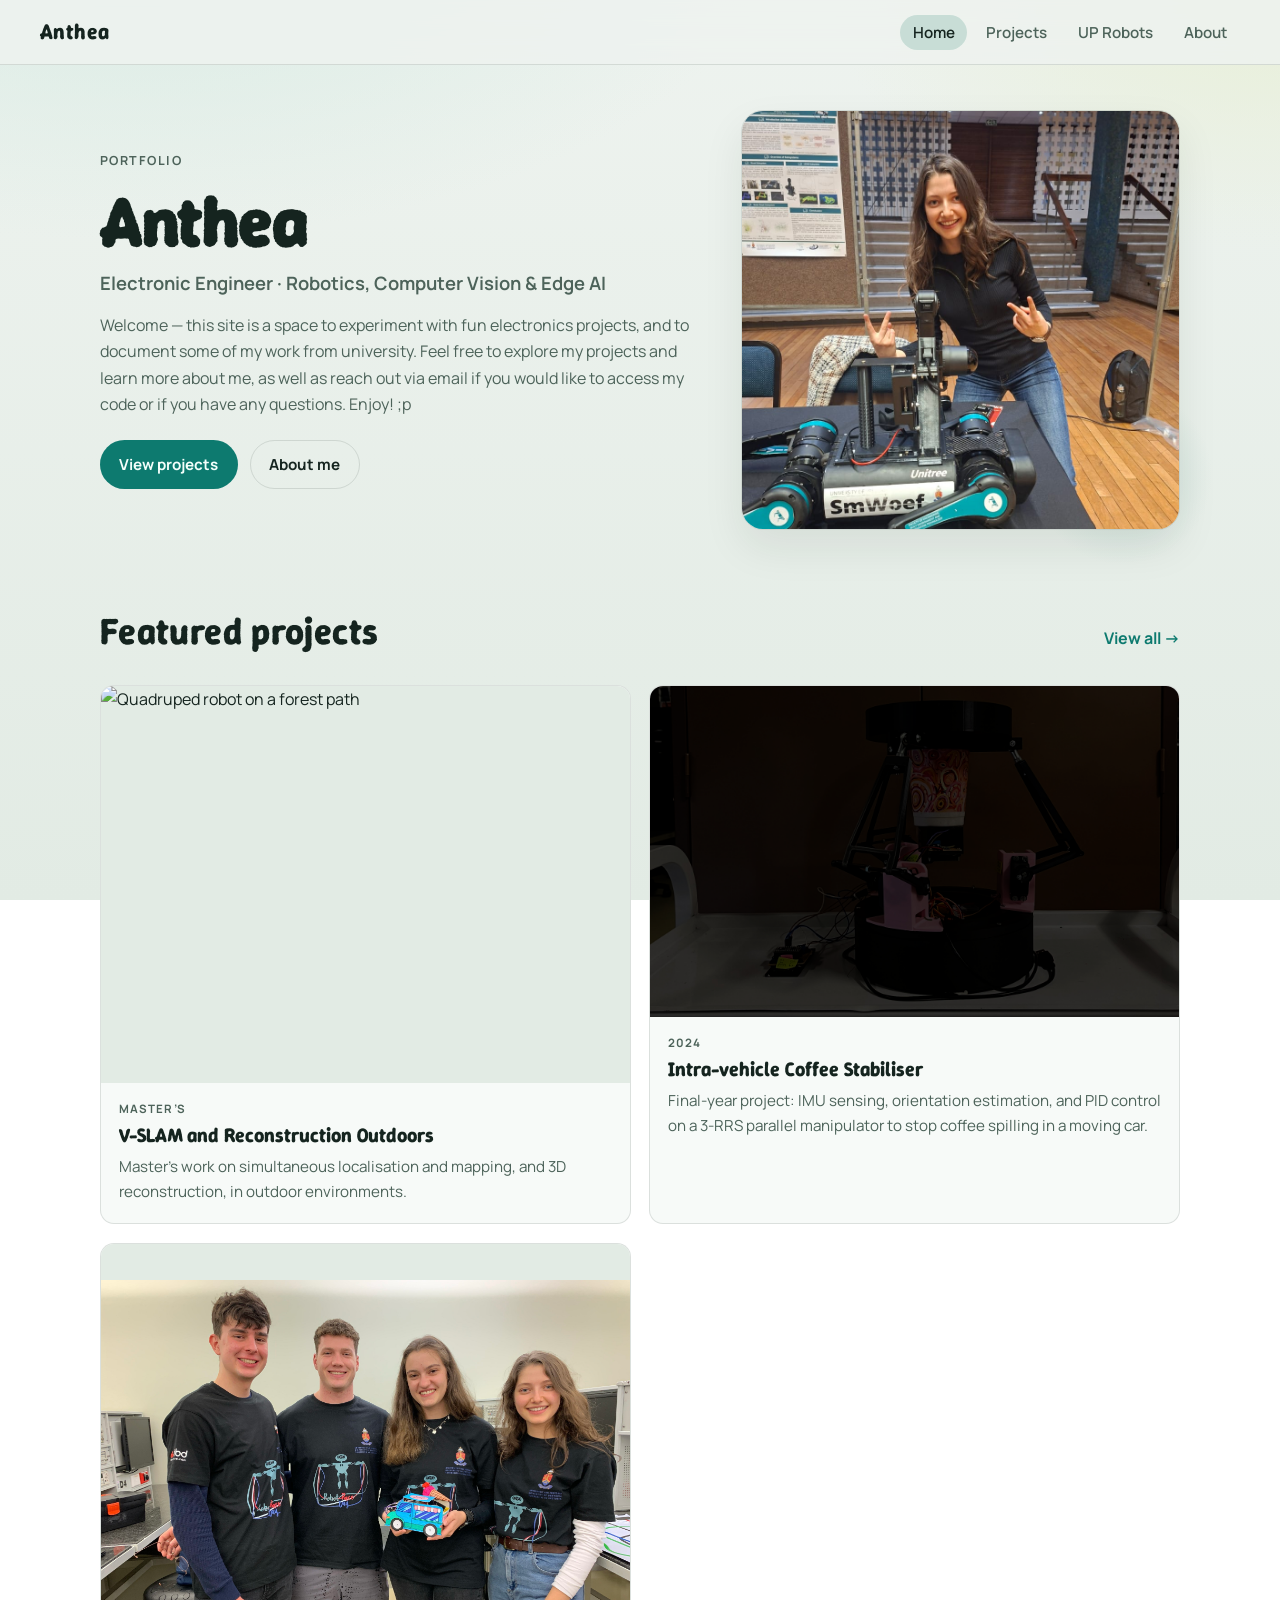
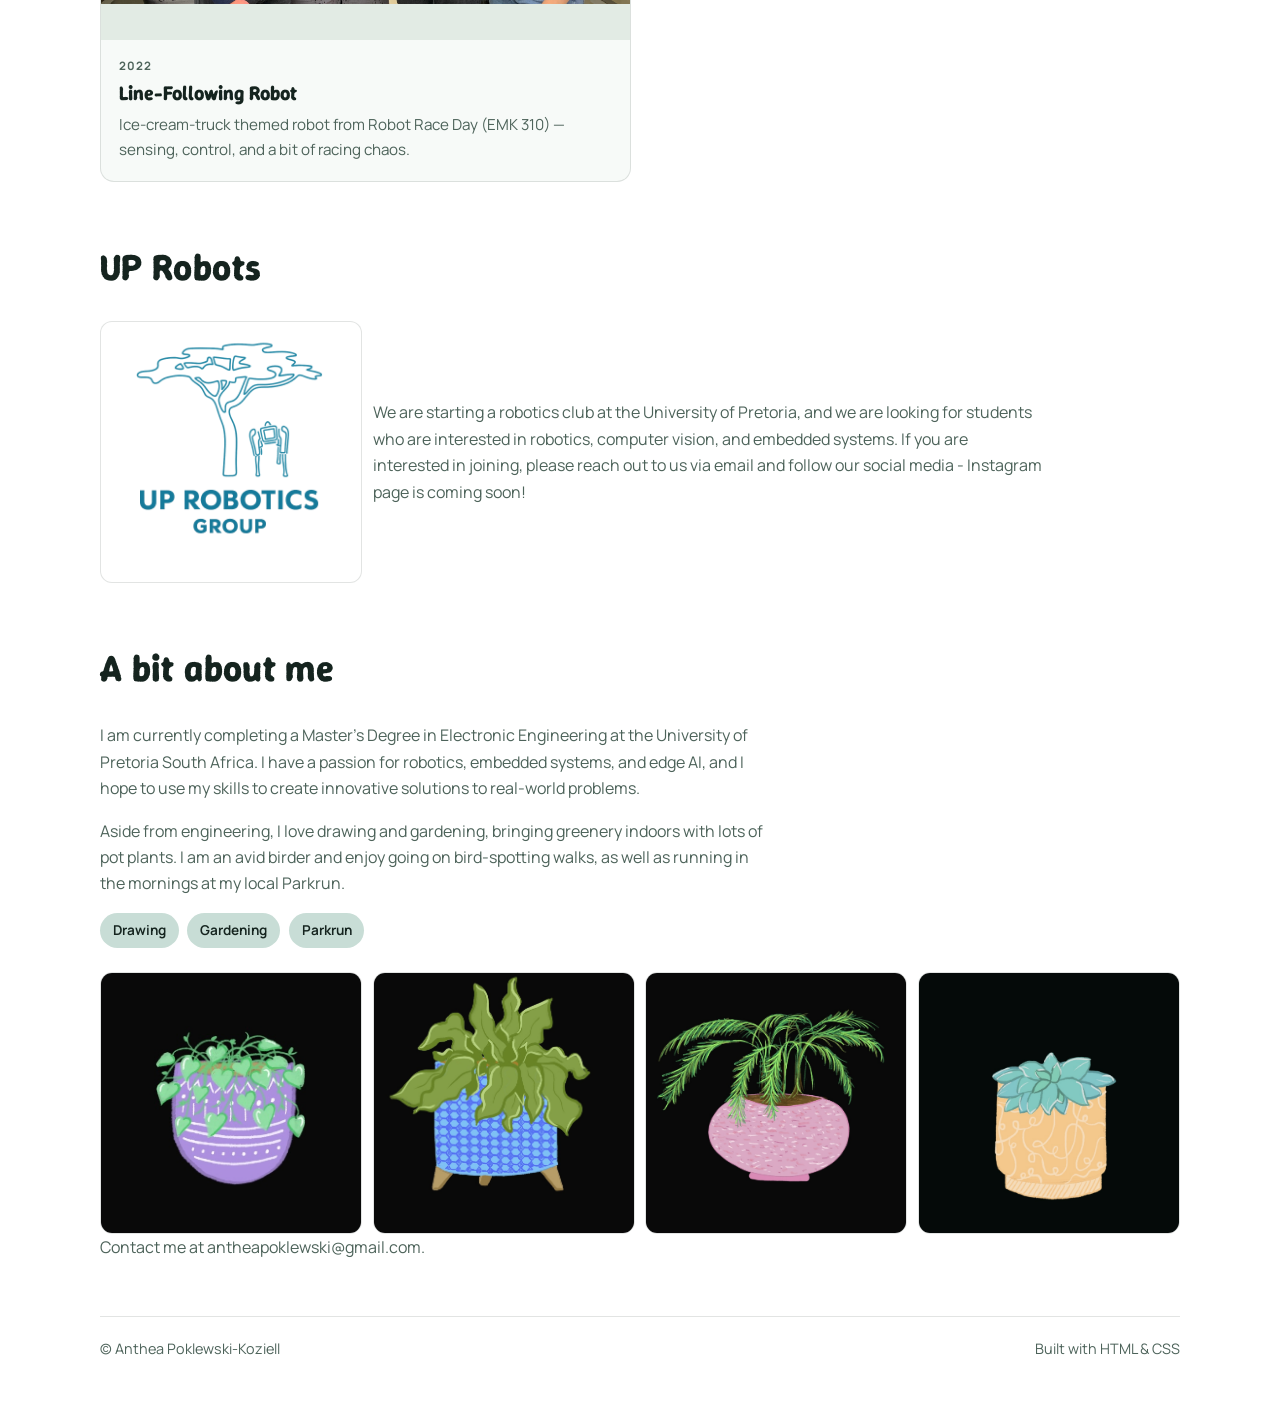
==== commit f8ffd44b: "Rebuild the portfolio with project pages and photos." ====
--- a/my_website/index.html
+++ b/my_website/index.html
@@ -133,6 +133,10 @@
         <img src="images/plant3.jpg" alt="Houseplant 3">
         <img src="images/plant4.jpg" alt="Houseplant 4">
       </div>
+
+      <p class="about-copy">
+        Contact me at antheapoklewski@gmail.com.
+      </p>
     </section>
   </main>
 
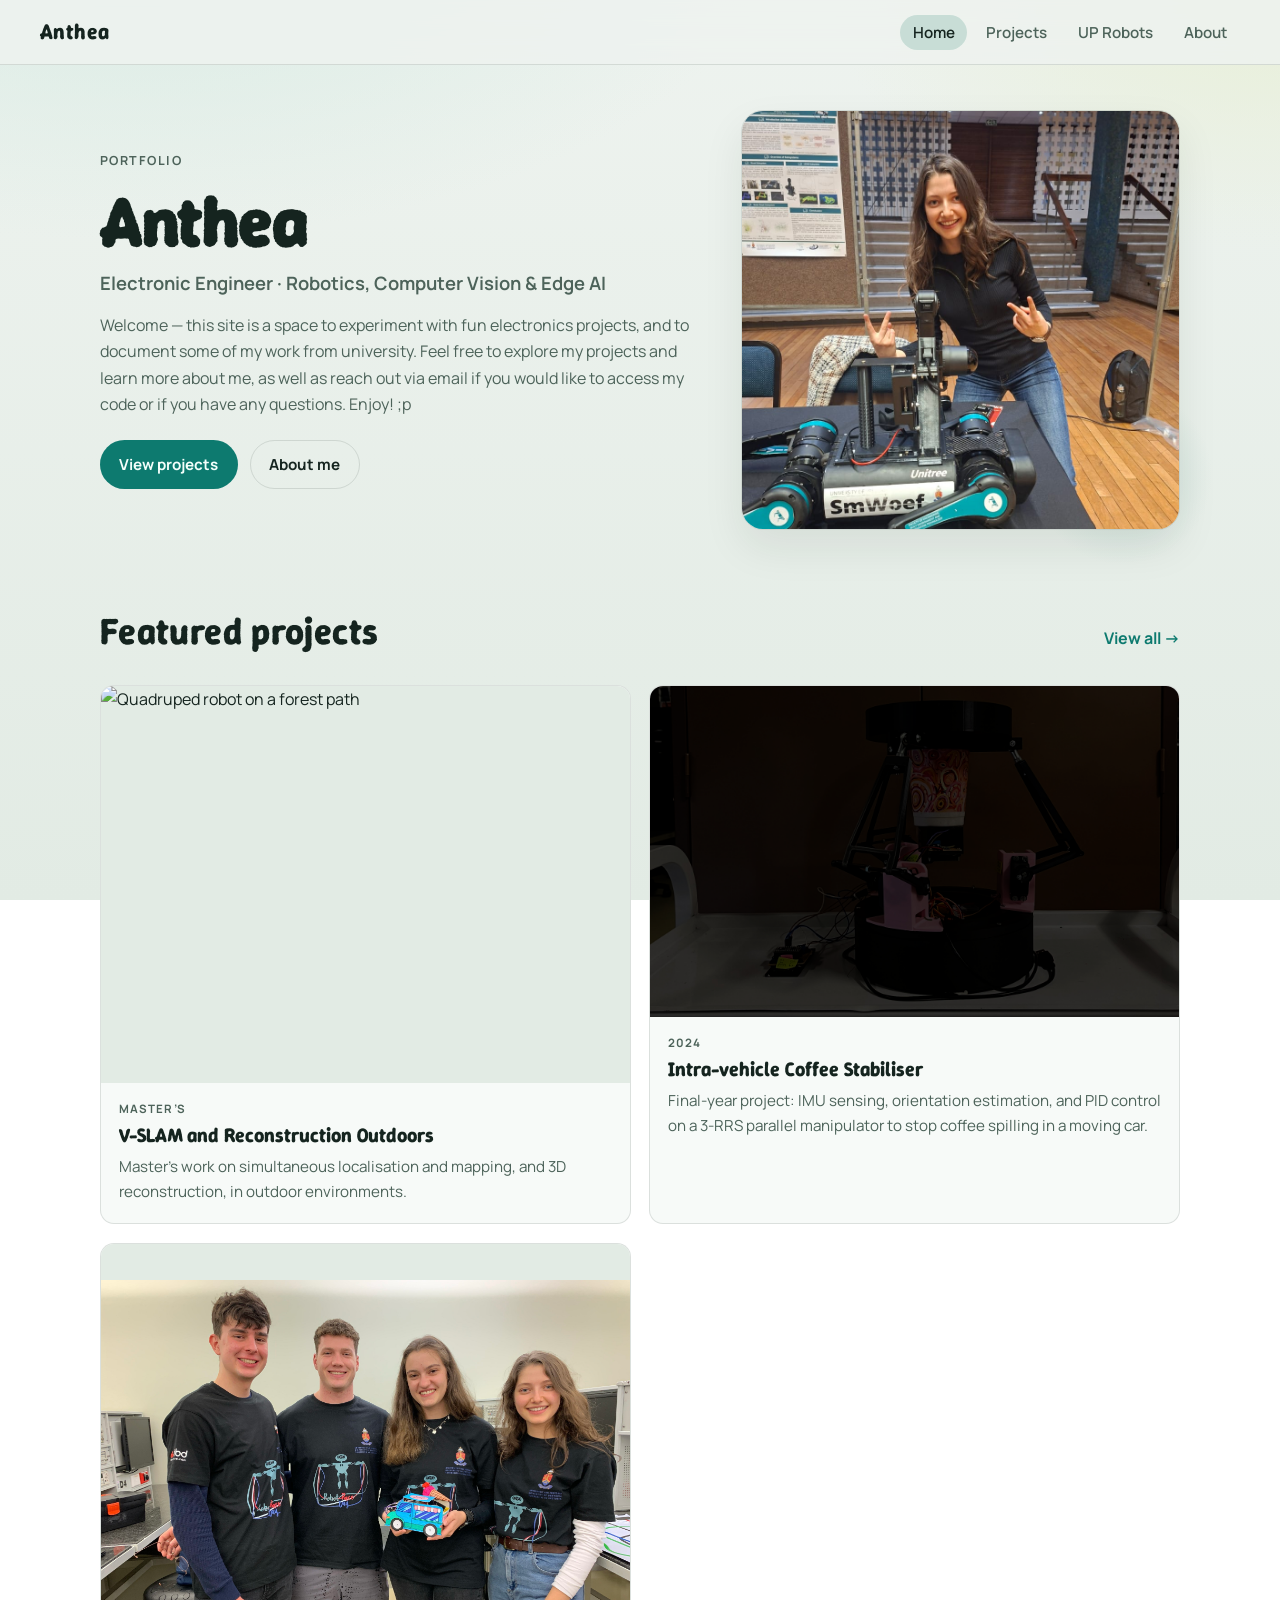
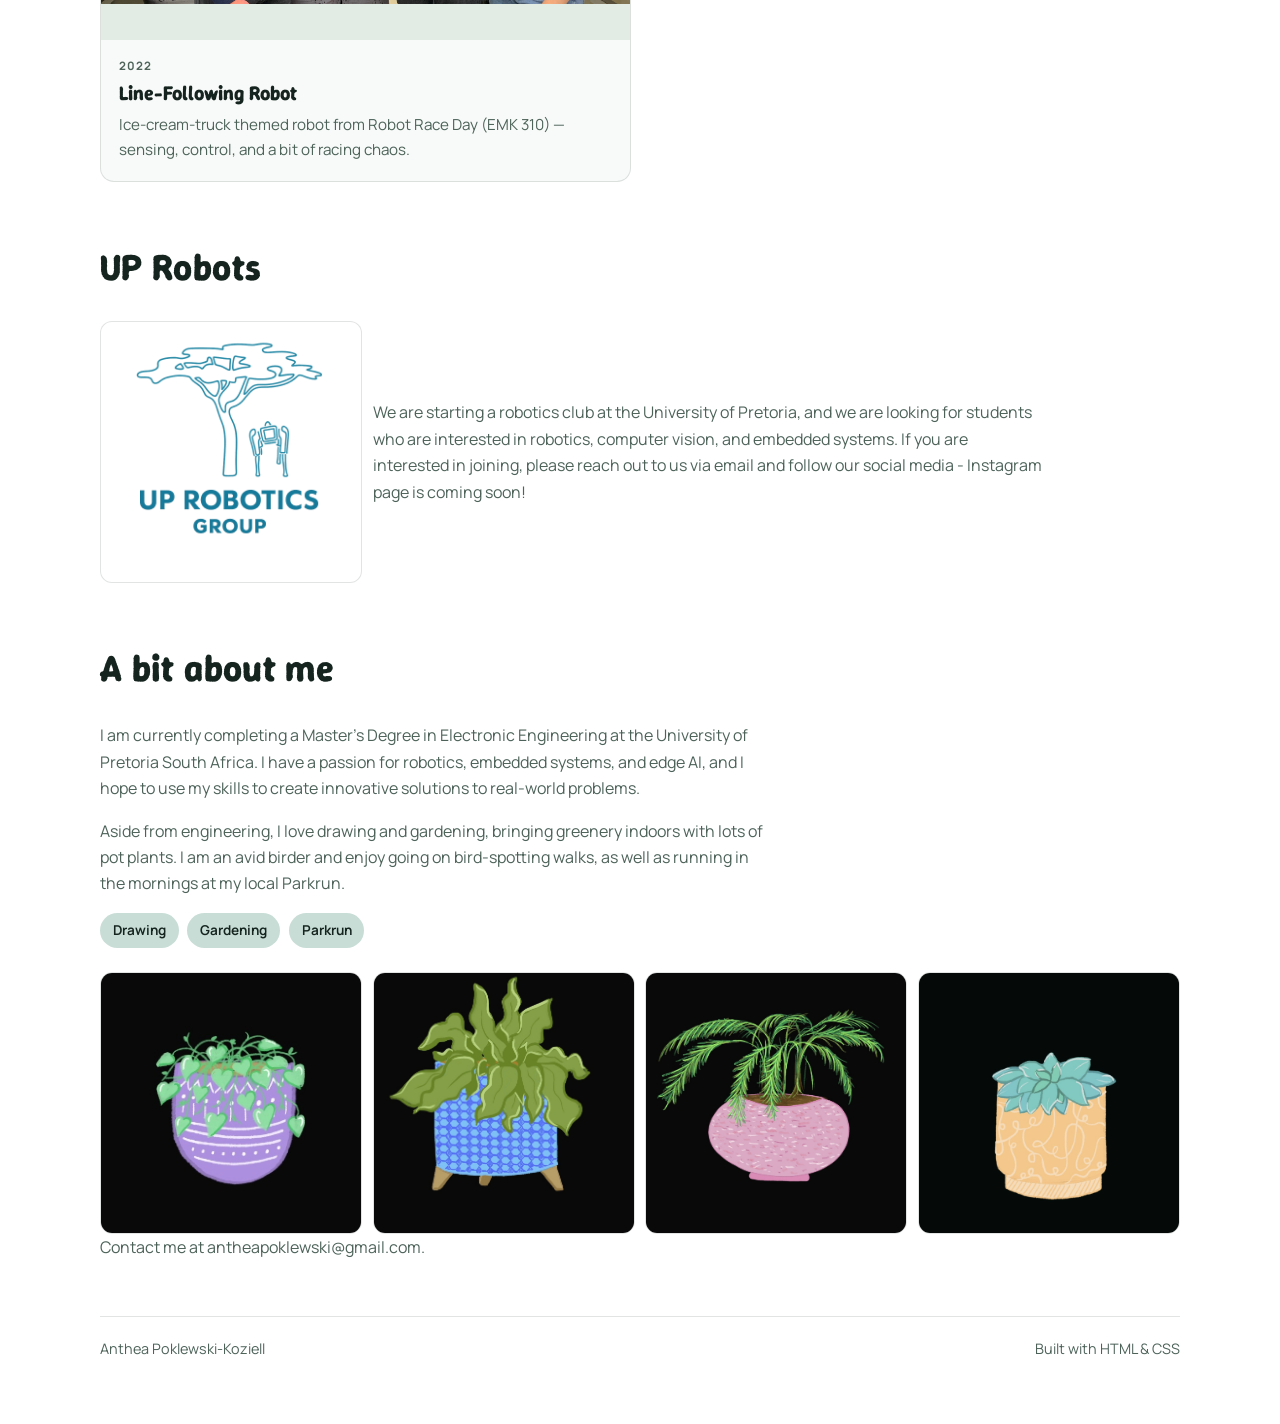
==== commit 27451a3b: "Rebuild the portfolio with project pages and photos." ====
--- a/my_website/index.html
+++ b/my_website/index.html
@@ -141,7 +141,7 @@
   </main>
 
   <footer class="site-footer">
-    <span>© Anthea Poklewski-Koziell</span>
+    <span> Anthea Poklewski-Koziell</span>
     <span>Built with HTML &amp; CSS</span>
   </footer>
 </body>
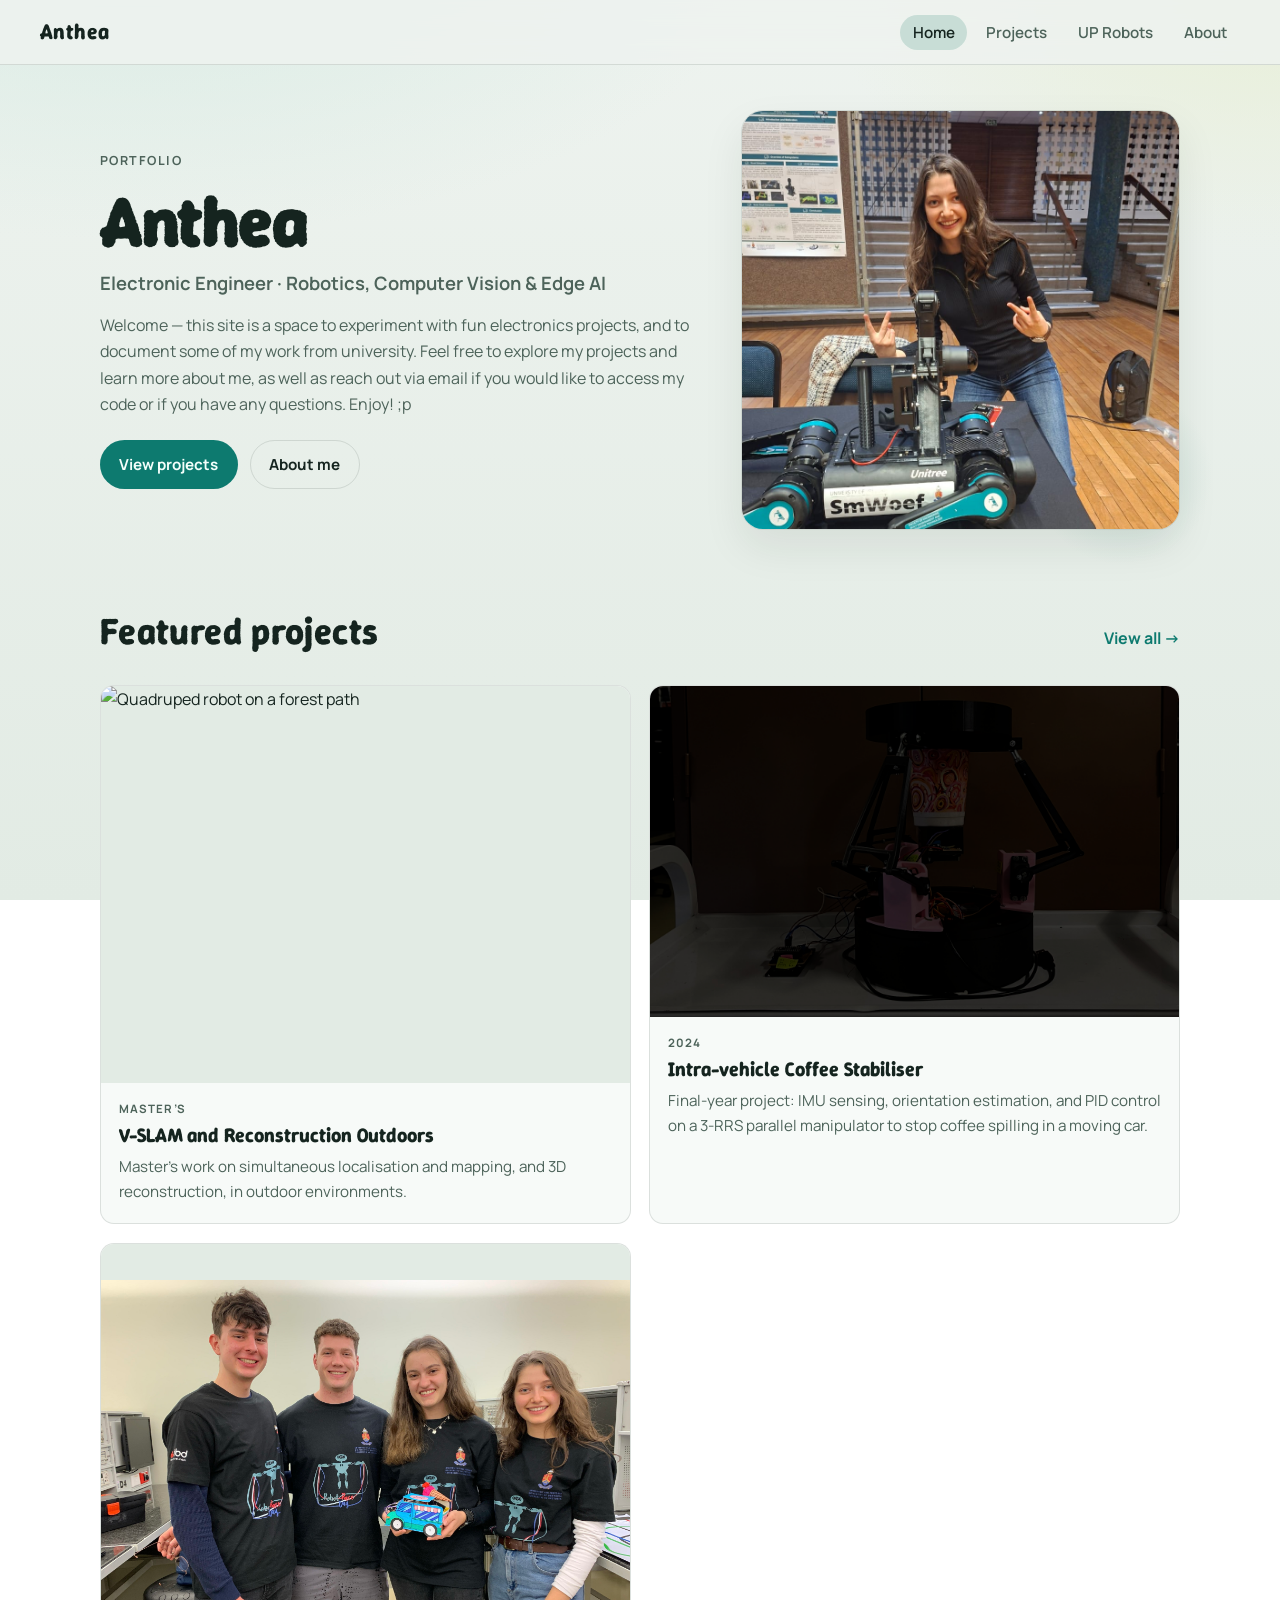
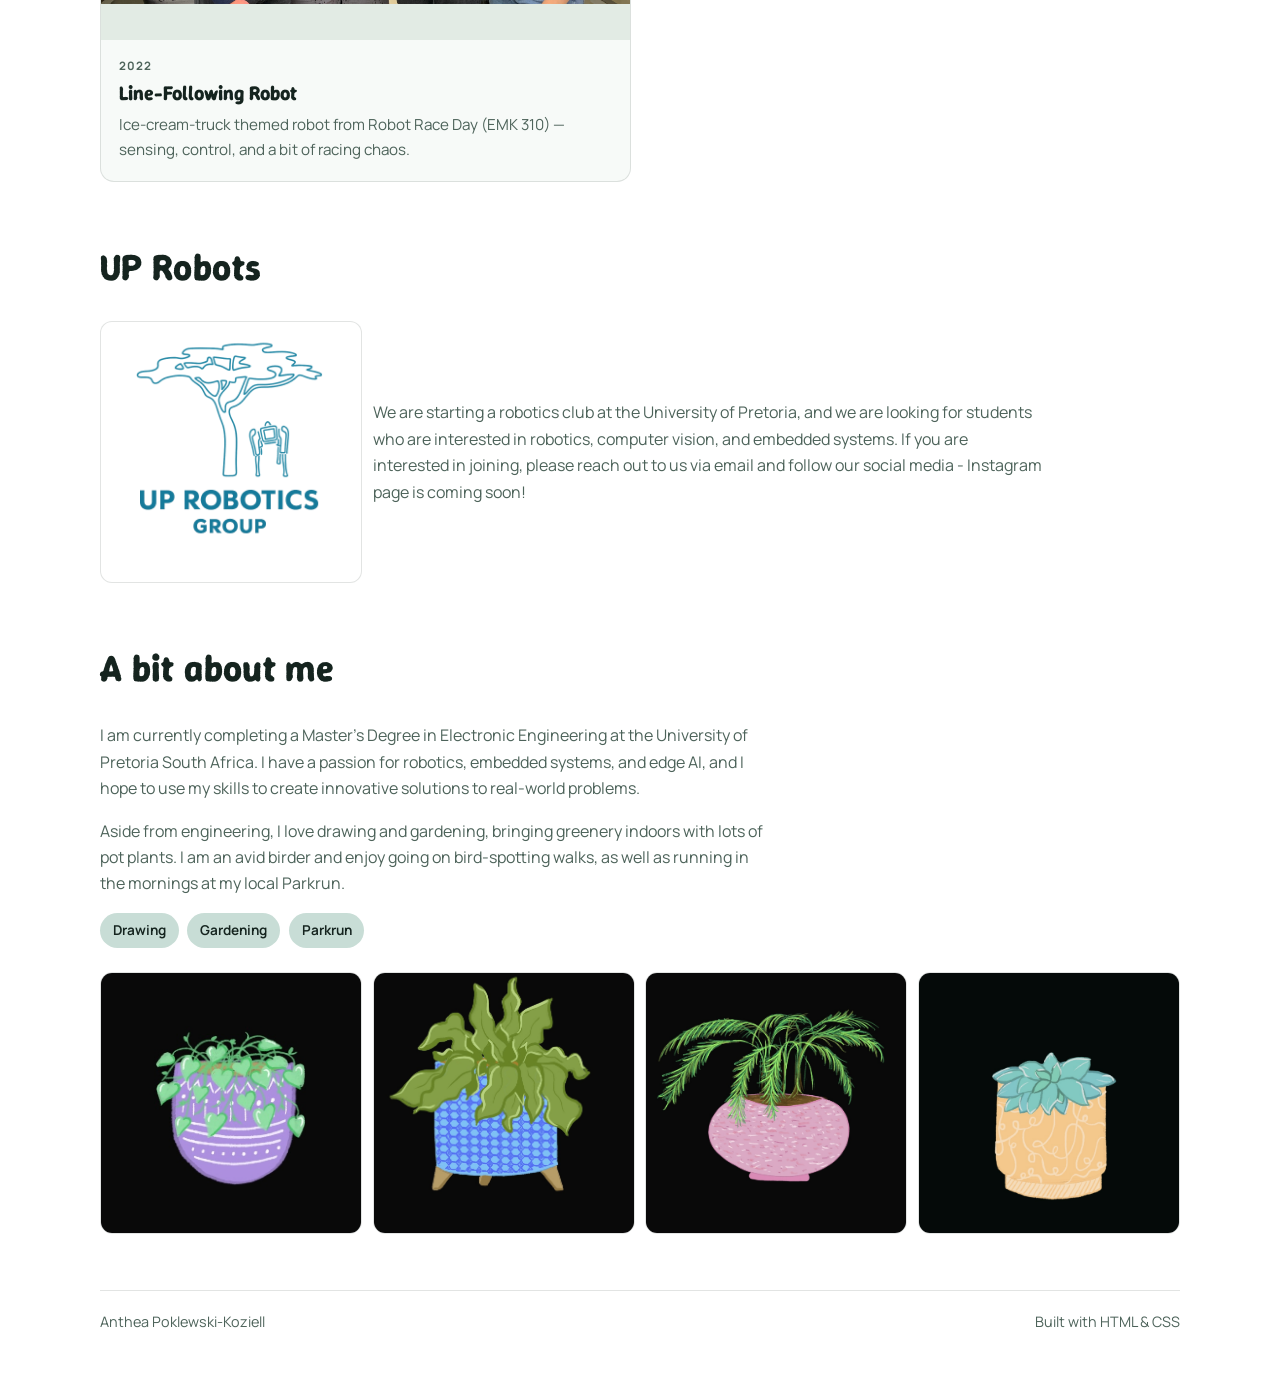
==== commit faff811b: "Rebuild the portfolio with project pages and photos." ====
--- a/my_website/index.html
+++ b/my_website/index.html
@@ -134,9 +134,6 @@
         <img src="images/plant4.jpg" alt="Houseplant 4">
       </div>
 
-      <p class="about-copy">
-        Contact me at antheapoklewski@gmail.com.
-      </p>
     </section>
   </main>
 
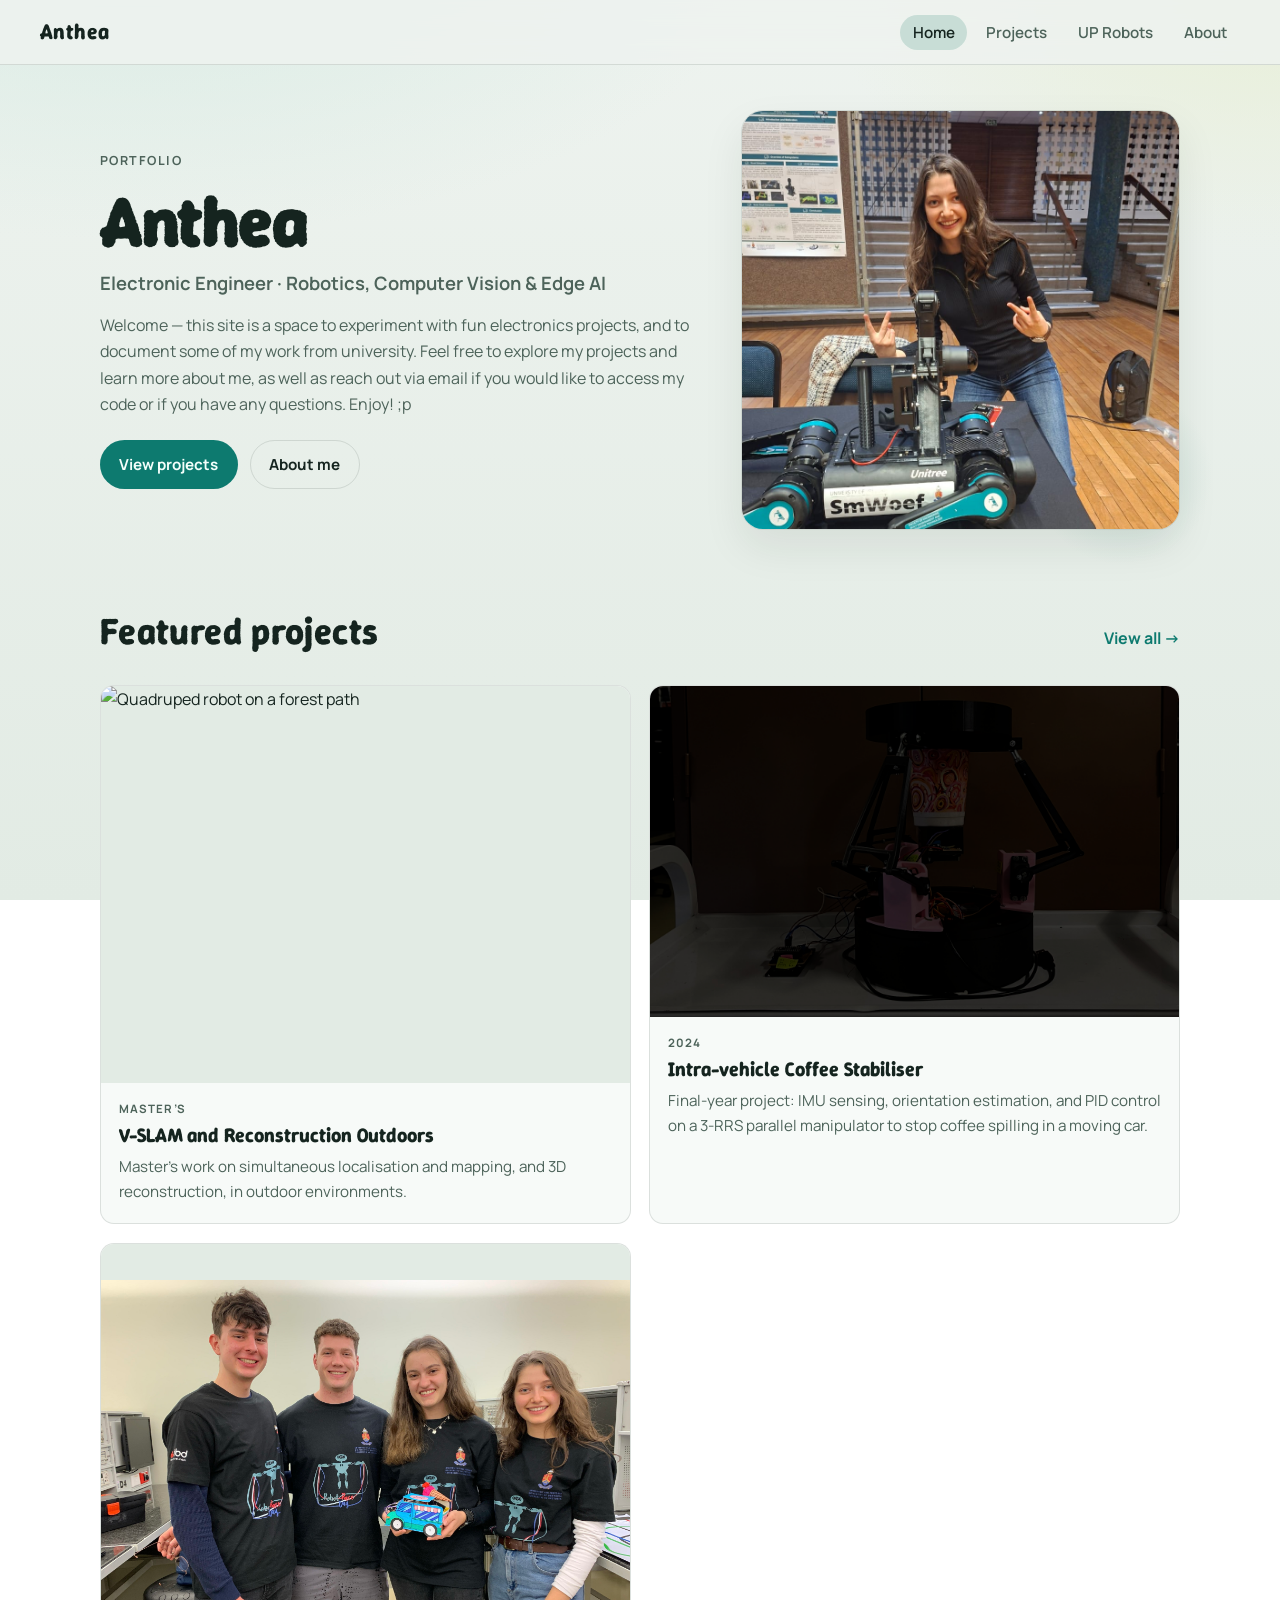
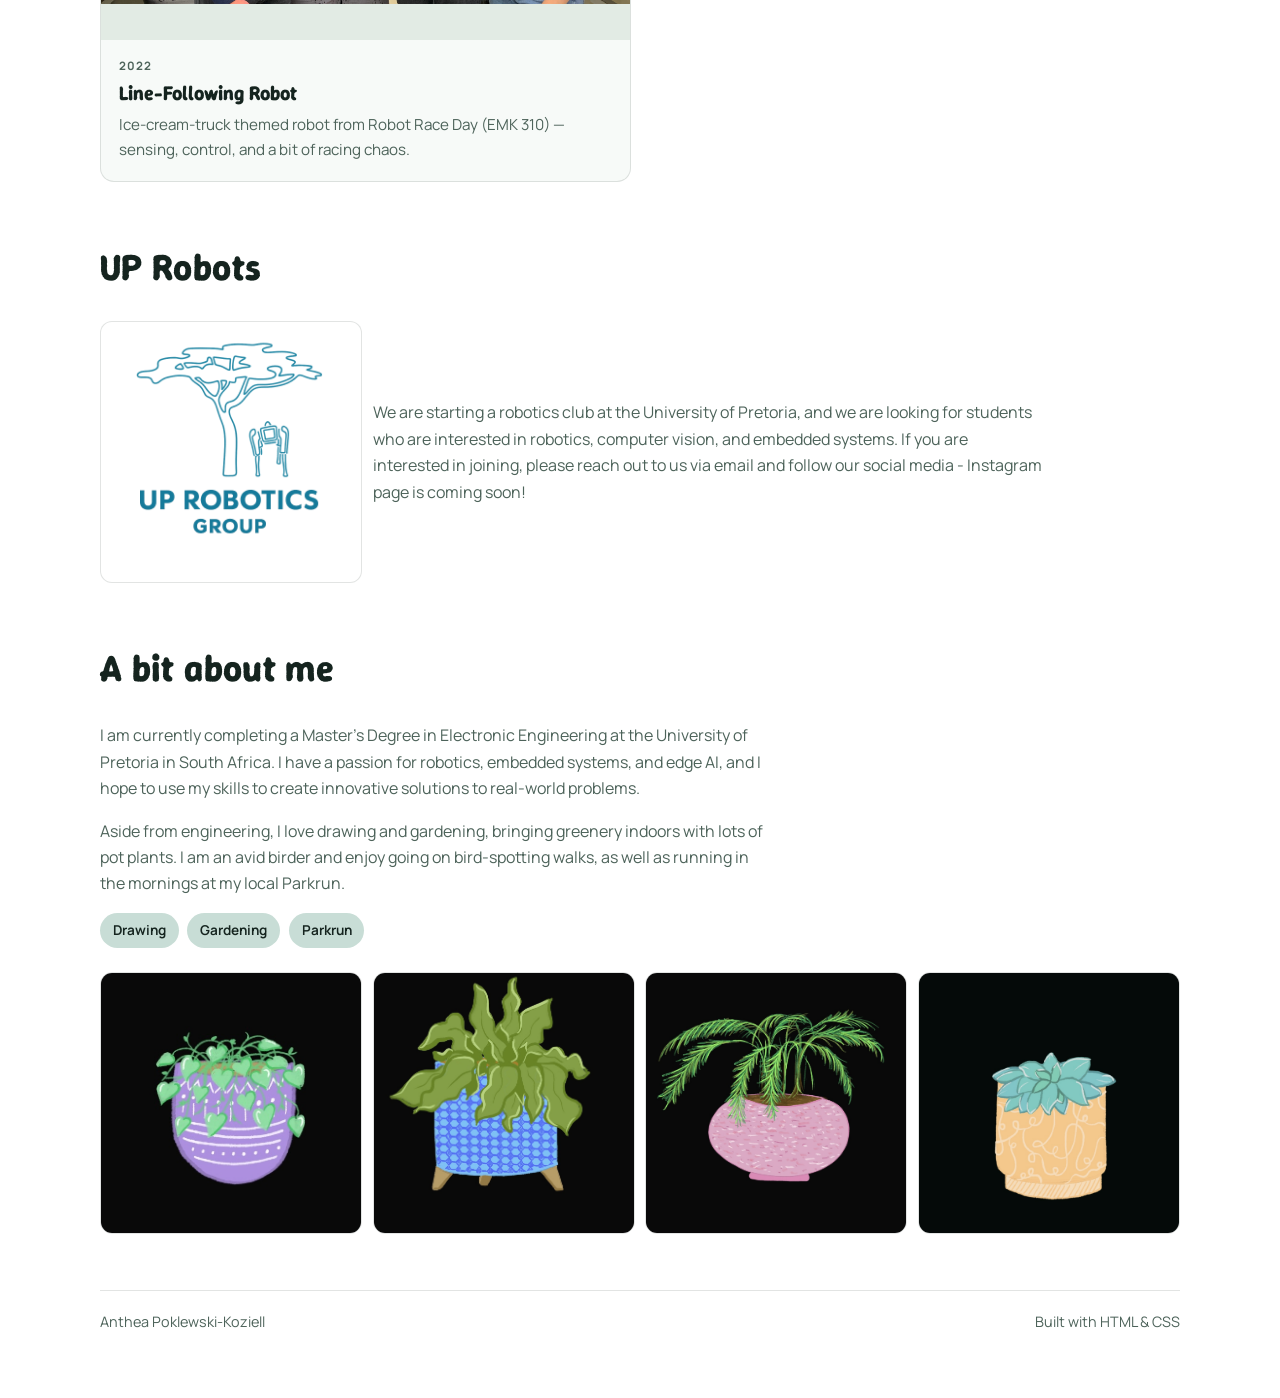
==== commit f71caedb: "Small edit" ====
--- a/my_website/index.html
+++ b/my_website/index.html
@@ -116,7 +116,7 @@
         <h2>A bit about me</h2>
       </div>
       <p class="about-copy">
-        I am currently completing a Master's Degree in Electronic Engineering at the University of Pretoria South Africa. I have a passion for robotics, embedded systems, and edge AI, and I hope to use my skills to create innovative solutions to real-world problems.
+        I am currently completing a Master's Degree in Electronic Engineering at the University of Pretoria in South Africa. I have a passion for robotics, embedded systems, and edge AI, and I hope to use my skills to create innovative solutions to real-world problems.
       </p>
       <p class="about-copy">
         Aside from engineering, I love drawing and gardening, bringing greenery indoors with lots of pot plants. I am an avid birder and enjoy going on bird-spotting walks, as well as running in the mornings at my local Parkrun. 
